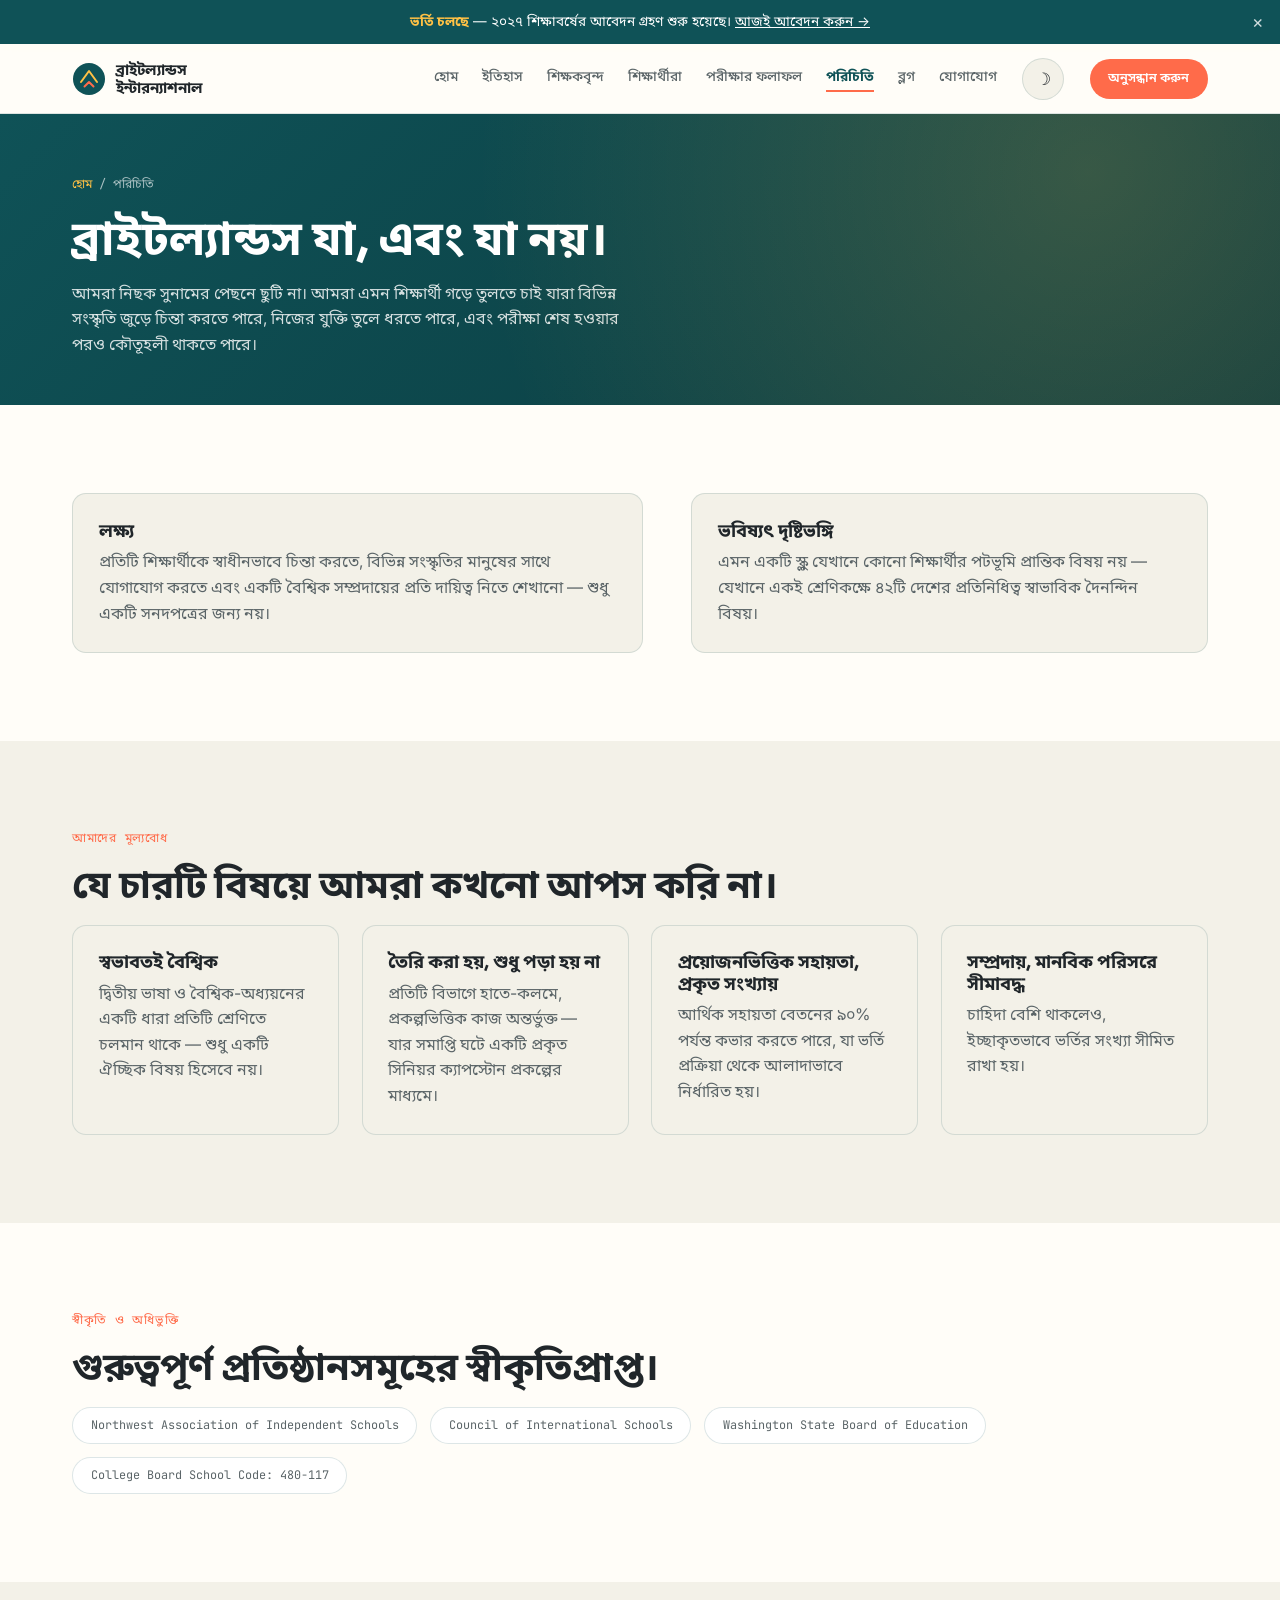
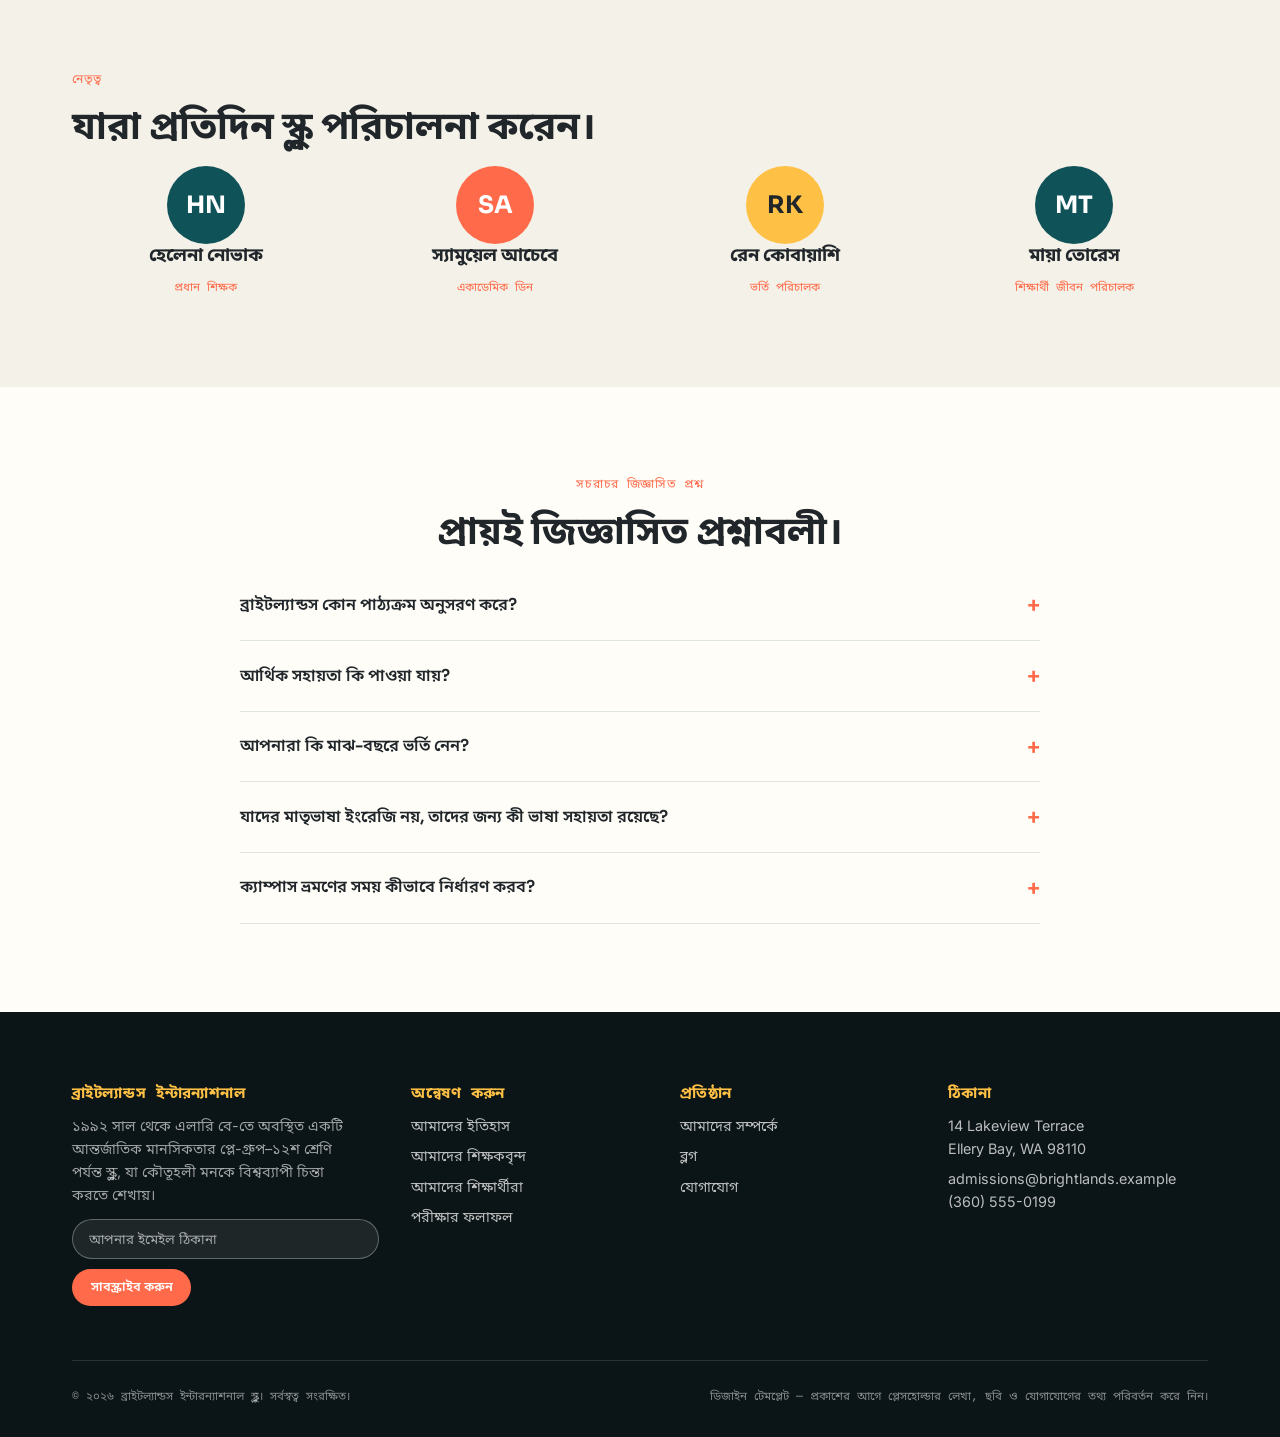
==== about.html @ 2c8852e7 "Initial commit" ====
<!DOCTYPE html>
<html lang="bn">

<head>
  <meta charset="UTF-8">
  <meta name="viewport" content="width=device-width, initial-scale=1.0">
  <title>আমাদের সম্পর্কে — ব্রাইটল্যান্ডস ইন্টারন্যাশনাল</title>
  <script>(function () {try {var t = localStorage.getItem('bl-theme'); if (t === 'dark') document.documentElement.setAttribute('data-theme', 'dark');} catch (e) { } })();</script>
  <link rel="preconnect" href="https://fonts.googleapis.com">
  <link
    href="https://fonts.googleapis.com/css2?family=Sora:wght@600;700;800&family=Inter:wght@400;500;600&family=JetBrains+Mono:wght@500&family=Noto+Sans+Bengali:wght@400;500;600;700&display=swap"
    rel="stylesheet">
  <link rel="stylesheet" href="style.css">
</head>

<body>

  <div class="notice-bar">
    <span><strong>ভর্তি চলছে</strong> — ২০২৭ শিক্ষাবর্ষের আবেদন গ্রহণ শুরু হয়েছে। <a href="contact.html"
        style="text-decoration:underline;">আজই আবেদন করুন →</a></span>
    <button class="notice-close" aria-label="বার্তা বন্ধ করুন">&times;</button>
  </div>

  <header class="site-header">
    <div class="header-inner">
      <a href="index.html" class="brand">
        <svg width="34" height="34" viewBox="0 0 34 34" fill="none" xmlns="http://www.w3.org/2000/svg">
          <circle cx="17" cy="17" r="16" fill="#0F5257" />
          <path d="M9 20L17 9L25 20" stroke="#FFC145" stroke-width="2" stroke-linecap="round" stroke-linejoin="round" />
          <path d="M12.5 24.5L17 20L21.5 24.5" stroke="#FF6B4A" stroke-width="2" stroke-linecap="round"
            stroke-linejoin="round" />
        </svg>
        <span class="brand-name">ব্রাইটল্যান্ডস<br>ইন্টারন্যাশনাল</span>
      </a>
      <button class="nav-toggle" aria-label="মেনু খুলুন/বন্ধ করুন"><span></span></button>
      <nav class="main-nav">
        <a href="index.html">হোম</a>
        <a href="history.html">ইতিহাস</a>
        <a href="teachers.html">শিক্ষকবৃন্দ</a>
        <a href="students.html">শিক্ষার্থীরা</a>
        <a href="results.html">পরীক্ষার ফলাফল</a>
        <a href="about.html" class="active">পরিচিতি</a>
        <a href="blog.html">ব্লগ</a>
        <a href="contact.html">যোগাযোগ</a>
      </nav>
      <button class="theme-toggle" aria-label="ডার্ক মোড টগল করুন">
        <span class="icon-light">&#9789;</span>
        <span class="icon-dark">&#9728;</span>
      </button>
      <a href="contact.html" class="btn btn-primary btn-sm">অনুসন্ধান করুন</a>
    </div>
  </header>

  <main>

    <section class="page-hero">
      <div class="wrap">
        <div class="breadcrumb"><a href="index.html">হোম</a> / পরিচিতি</div>
        <h1>ব্রাইটল্যান্ডস যা, এবং যা নয়।</h1>
        <p>আমরা নিছক সুনামের পেছনে ছুটি না। আমরা এমন শিক্ষার্থী গড়ে তুলতে চাই যারা বিভিন্ন সংস্কৃতি জুড়ে চিন্তা করতে
          পারে, নিজের যুক্তি তুলে ধরতে পারে, এবং পরীক্ষা শেষ হওয়ার পরও কৌতূহলী থাকতে পারে।</p>
      </div>
    </section>

    <section class="section">
      <div class="wrap hero-grid">
        <div class="value-card reveal">
          <h3>লক্ষ্য</h3>
          <p>প্রতিটি শিক্ষার্থীকে স্বাধীনভাবে চিন্তা করতে, বিভিন্ন সংস্কৃতির মানুষের সাথে যোগাযোগ করতে এবং একটি বৈশ্বিক
            সম্প্রদায়ের প্রতি দায়িত্ব নিতে শেখানো — শুধু একটি সনদপত্রের জন্য নয়।</p>
        </div>
        <div class="value-card reveal">
          <h3>ভবিষ্যৎ দৃষ্টিভঙ্গি</h3>
          <p>এমন একটি স্কুল যেখানে কোনো শিক্ষার্থীর পটভূমি প্রান্তিক বিষয় নয় — যেখানে একই শ্রেণিকক্ষে ৪২টি দেশের
            প্রতিনিধিত্ব স্বাভাবিক দৈনন্দিন বিষয়।</p>
        </div>
      </div>
    </section>

    <section class="section alt">
      <div class="wrap">
        <span class="eyebrow">আমাদের মূল্যবোধ</span>
        <h2>যে চারটি বিষয়ে আমরা কখনো আপস করি না।</h2>
        <div class="card-grid reveal">
          <div class="value-card">
            <h3>স্বভাবতই বৈশ্বিক</h3>
            <p>দ্বিতীয় ভাষা ও বৈশ্বিক-অধ্যয়নের একটি ধারা প্রতিটি শ্রেণিতে চলমান থাকে — শুধু একটি ঐচ্ছিক বিষয় হিসেবে
              নয়।</p>
          </div>
          <div class="value-card">
            <h3>তৈরি করা হয়, শুধু পড়া হয় না</h3>
            <p>প্রতিটি বিভাগে হাতে-কলমে, প্রকল্পভিত্তিক কাজ অন্তর্ভুক্ত — যার সমাপ্তি ঘটে একটি প্রকৃত সিনিয়র ক্যাপস্টোন
              প্রকল্পের মাধ্যমে।</p>
          </div>
          <div class="value-card">
            <h3>প্রয়োজনভিত্তিক সহায়তা, প্রকৃত সংখ্যায়</h3>
            <p>আর্থিক সহায়তা বেতনের ৯০% পর্যন্ত কভার করতে পারে, যা ভর্তি প্রক্রিয়া থেকে আলাদাভাবে নির্ধারিত হয়।</p>
          </div>
          <div class="value-card">
            <h3>সম্প্রদায়, মানবিক পরিসরে সীমাবদ্ধ</h3>
            <p>চাহিদা বেশি থাকলেও, ইচ্ছাকৃতভাবে ভর্তির সংখ্যা সীমিত রাখা হয়।</p>
          </div>
        </div>
      </div>
    </section>

    <section class="section">
      <div class="wrap">
        <span class="eyebrow">স্বীকৃতি ও অধিভুক্তি</span>
        <h2>গুরুত্বপূর্ণ প্রতিষ্ঠানসমূহের স্বীকৃতিপ্রাপ্ত।</h2>
        <div class="badge-row reveal">
          <span class="badge">Northwest Association of Independent Schools</span>
          <span class="badge">Council of International Schools</span>
          <span class="badge">Washington State Board of Education</span>
          <span class="badge">College Board School Code: 480-117</span>
        </div>
      </div>
    </section>

    <section class="section alt">
      <div class="wrap">
        <span class="eyebrow">নেতৃত্ব</span>
        <h2>যারা প্রতিদিন স্কুল পরিচালনা করেন।</h2>
        <div class="leader-grid reveal">
          <div class="leader-card">
            <div class="avatar" style="background:#0F5257; margin:0 auto;">HN</div>
            <h3>হেলেনা নোভাক</h3>
            <span class="leader-role">প্রধান শিক্ষক</span>
          </div>
          <div class="leader-card">
            <div class="avatar" style="background:#FF6B4A; margin:0 auto;">SA</div>
            <h3>স্যামুয়েল আচেবে</h3>
            <span class="leader-role">একাডেমিক ডিন</span>
          </div>
          <div class="leader-card">
            <div class="avatar" style="background:#FFC145; color:#20262A; margin:0 auto;">RK</div>
            <h3>রেন কোবায়াশি</h3>
            <span class="leader-role">ভর্তি পরিচালক</span>
          </div>
          <div class="leader-card">
            <div class="avatar" style="background:#0F5257; margin:0 auto;">MT</div>
            <h3>মায়া তোরেস</h3>
            <span class="leader-role">শিক্ষার্থী জীবন পরিচালক</span>
          </div>
        </div>
      </div>
    </section>

    <section class="section">
      <div class="wrap">
        <span class="eyebrow center">সচরাচর জিজ্ঞাসিত প্রশ্ন</span>
        <h2 class="center">প্রায়ই জিজ্ঞাসিত প্রশ্নাবলী।</h2>
        <div class="faq-list reveal">

          <div class="faq-item">
            <button class="faq-question">
              ব্রাইটল্যান্ডস কোন পাঠ্যক্রম অনুসরণ করে?
              <span class="plus">+</span>
            </button>
            <div class="faq-answer">
              <p>আমরা ৮ম শ্রেণি পর্যন্ত যুক্তরাষ্ট্রভিত্তিক পাঠ্যক্রম অনুসরণ করি, এরপর ৯ম শ্রেণি থেকে মানসম্মত ট্র্যাকের
                পাশাপাশি একটি আন্তর্জাতিক মানদণ্ডে যাচাইকৃত ডিপ্লোমা পথ প্রদান করি। উভয় ট্র্যাকই একই মূল একাডেমিক মান
                অনুসরণ করে।</p>
            </div>
          </div>

          <div class="faq-item">
            <button class="faq-question">
              আর্থিক সহায়তা কি পাওয়া যায়?
              <span class="plus">+</span>
            </button>
            <div class="faq-answer">
              <p>হ্যাঁ। প্রয়োজনভিত্তিক আর্থিক সহায়তা বেতনের ৯০% পর্যন্ত কভার করতে পারে। ভর্তির সিদ্ধান্তের পরে এবং তা
                থেকে আলাদাভাবে সহায়তার সিদ্ধান্ত নেওয়া হয়, তাই সহায়তার জন্য আবেদন করা কখনোই আপনার সন্তানের ভর্তির
                সম্ভাবনাকে প্রভাবিত করে না।</p>
            </div>
          </div>

          <div class="faq-item">
            <button class="faq-question">
              আপনারা কি মাঝ-বছরে ভর্তি নেন?
              <span class="plus">+</span>
            </button>
            <div class="faq-answer">
              <p>জায়গা থাকলে মাঝ-বছরে ভর্তি সম্ভব, বিশেষত প্লে-গ্রুপ থেকে ৫ম শ্রেণি পর্যন্ত। আপনার সন্তানের শ্রেণির
                জন্য বর্তমান আসন সংখ্যা জানতে সরাসরি আমাদের ভর্তি অফিসে যোগাযোগ করুন।</p>
            </div>
          </div>

          <div class="faq-item">
            <button class="faq-question">
              যাদের মাতৃভাষা ইংরেজি নয়, তাদের জন্য কী ভাষা সহায়তা রয়েছে?
              <span class="plus">+</span>
            </button>
            <div class="faq-answer">
              <p>প্রয়োজন অনুযায়ী সকল শিক্ষার্থী নিয়মিত ক্লাসের মধ্যেই ইংরেজি ভাষা সহায়তা পায়, আলাদা কোনো ট্র্যাকে
                নয়। আমাদের আন্তর্জাতিক শিক্ষার্থী সংখ্যা বিবেচনায়, এটি আমাদের সবচেয়ে উন্নত প্রোগ্রামগুলোর একটি।</p>
            </div>
          </div>

          <div class="faq-item">
            <button class="faq-question">
              ক্যাম্পাস ভ্রমণের সময় কীভাবে নির্ধারণ করব?
              <span class="plus">+</span>
            </button>
            <div class="faq-answer">
              <p>শিক্ষাবর্ষ চলাকালীন প্রতি মঙ্গল ও বৃহস্পতিবার সকালে ভ্রমণের ব্যবস্থা রয়েছে। সময় নির্ধারণ করতে আমাদের
                যোগাযোগ পাতার ফর্ম ব্যবহার করুন, অথবা সরাসরি ভর্তি অফিসে কল করুন।</p>
            </div>
          </div>

        </div>
      </div>
    </section>

  </main>

  <footer class="site-footer">
    <div class="wrap">
      <div class="footer-grid">
        <div class="footer-brand">
          <h4>ব্রাইটল্যান্ডস ইন্টারন্যাশনাল</h4>
          <p>১৯৯২ সাল থেকে এলারি বে-তে অবস্থিত একটি আন্তর্জাতিক মানসিকতার প্লে-গ্রুপ–১২শ শ্রেণি পর্যন্ত স্কুল, যা
            কৌতূহলী মনকে বিশ্বব্যাপী চিন্তা করতে শেখায়।</p>
          <form class="newsletter">
            <input type="email" placeholder="আপনার ইমেইল ঠিকানা" required>
            <button type="submit" class="btn btn-primary btn-sm">সাবস্ক্রাইব করুন</button>
          </form>
          <p class="newsletter-note form-note"></p>
        </div>
        <div>
          <h4>অন্বেষণ করুন</h4>
          <a href="history.html">আমাদের ইতিহাস</a>
          <a href="teachers.html">আমাদের শিক্ষকবৃন্দ</a>
          <a href="students.html">আমাদের শিক্ষার্থীরা</a>
          <a href="results.html">পরীক্ষার ফলাফল</a>
        </div>
        <div>
          <h4>প্রতিষ্ঠান</h4>
          <a href="about.html">আমাদের সম্পর্কে</a>
          <a href="blog.html">ব্লগ</a>
          <a href="contact.html">যোগাযোগ</a>
        </div>
        <div>
          <h4>ঠিকানা</h4>
          <p>14 Lakeview Terrace<br>Ellery Bay, WA 98110</p>
          <p>admissions@brightlands.example<br>(360) 555-0199</p>
        </div>
      </div>
      <div class="footer-bottom">
        <span>© ২০২৬ ব্রাইটল্যান্ডস ইন্টারন্যাশনাল স্কুল। সর্বস্বত্ব সংরক্ষিত।</span>
        <span>ডিজাইন টেমপ্লেট — প্রকাশের আগে প্লেসহোল্ডার লেখা, ছবি ও যোগাযোগের তথ্য পরিবর্তন করে নিন।</span>
      </div>
    </div>
  </footer>
  <button id="back-to-top" class="back-to-top" aria-label="উপরে ফিরে যান">&#8593;</button>
  <script src="script.js"></script>
</body>

</html>
---- style.css ----
/* ===========================================================
   BRIGHTLANDS INTERNATIONAL SCHOOL — shared stylesheet
   Palette : teal #0F5257 · coral #FF6B4A · yellow #FFC145
   Type    : Sora (display) / Inter (body) / JetBrains Mono (utility)
   Supports light + dark theme via [data-theme="dark"] on <html>
=========================================================== */

:root {
  --bg: #FFFDF8;
  --surface: #FFFFFF;
  --surface-2: #F3F1E8;
  --ink: #20262A;
  --ink-soft: #5B6568;
  --teal: #0F5257;
  --teal-light: #17707A;
  --coral: #FF6B4A;
  --yellow: #FFC145;
  --line: rgba(15, 82, 87, 0.14);
  --shadow: 0 14px 34px rgba(15, 82, 87, 0.10);
  --shadow-sm: 0 4px 14px rgba(15, 82, 87, 0.08);
  --radius: 14px;
  --radius-sm: 8px;

  --font-display: "Sora", "Noto Sans Bengali", sans-serif;
  --font-body: "Inter", "Noto Sans Bengali", sans-serif;
  --font-mono: "JetBrains Mono", "Noto Sans Bengali", monospace;
}

[data-theme="dark"] {
  --bg: #0F1719;
  --surface: #162326;
  --surface-2: #1C2B2E;
  --ink: #EDF3F2;
  --ink-soft: #A9B7B8;
  --teal: #35B0A7;
  --teal-light: #4CC2B9;
  --coral: #FF8467;
  --yellow: #FFCE6E;
  --line: rgba(255, 255, 255, 0.12);
  --shadow: 0 14px 34px rgba(0, 0, 0, 0.45);
  --shadow-sm: 0 4px 14px rgba(0, 0, 0, 0.35);
}

* {
  box-sizing: border-box;
  margin: 0;
  padding: 0;
}

html {
  scroll-behavior: smooth;
}

body {
  font-family: var(--font-body);
  color: var(--ink);
  background: var(--bg);
  line-height: 1.6;
  -webkit-font-smoothing: antialiased;
  transition: background 0.3s ease, color 0.3s ease;
}

img {
  max-width: 100%;
  display: block;
}

a {
  color: inherit;
  text-decoration: none;
}

ul {
  list-style: none;
}

button {
  font-family: inherit;
  cursor: pointer;
}

input,
textarea,
select {
  font-family: inherit;
}

h1,
h2,
h3,
h4 {
  font-family: var(--font-display);
  color: var(--ink);
  line-height: 1.16;
  font-weight: 700;
}

h2 {
  font-size: clamp(1.75rem, 3vw, 2.4rem);
  margin-bottom: 1.1rem;
}

h3 {
  font-size: 1.15rem;
  margin-bottom: 0.5rem;
}

p {
  color: var(--ink-soft);
}

.wrap {
  max-width: 1200px;
  margin: 0 auto;
  padding: 0 2rem;
}

.section {
  padding: 5.5rem 0;
}

.section.tight {
  padding: 3.5rem 0;
}

.section.alt {
  background: var(--surface-2);
}

.center {
  text-align: center;
}

.eyebrow {
  font-family: var(--font-mono);
  font-size: 0.76rem;
  letter-spacing: 0.06em;
  text-transform: uppercase;
  color: var(--coral);
  margin-bottom: 0.9rem;
  display: block;
}

.eyebrow.center {
  text-align: center;
}

/* ---------- reveal-on-scroll ---------- */
.reveal {
  opacity: 0;
  transform: translateY(24px);
  transition: opacity 0.6s ease, transform 0.6s ease;
}

.reveal.in-view {
  opacity: 1;
  transform: translateY(0);
}

/* ---------- buttons ---------- */
.btn {
  display: inline-flex;
  align-items: center;
  gap: 0.4rem;
  padding: 0.85rem 1.7rem;
  border-radius: 30px;
  font-family: var(--font-body);
  font-weight: 600;
  font-size: 0.92rem;
  border: 1px solid transparent;
  transition: transform 0.15s ease, background 0.2s ease, color 0.2s ease, border-color 0.2s ease;
}

.btn:hover {
  transform: translateY(-2px);
}

.btn-primary {
  background: var(--coral);
  color: #fff;
}

.btn-primary:hover {
  background: #e85a3c;
}

.btn-ghost {
  color: var(--teal);
  border-color: var(--teal);
}

.btn-ghost:hover {
  background: var(--teal);
  color: #fff;
}

.btn-ghost-light {
  color: #fff;
  border-color: rgba(255, 255, 255, 0.4);
}

.btn-ghost-light:hover {
  background: #fff;
  color: var(--teal);
}

.btn-sm {
  padding: 0.55rem 1.1rem;
  font-size: 0.8rem;
}

/* ---------- header / nav ---------- */
.site-header {
  position: sticky;
  top: 0;
  z-index: 70;
  background: color-mix(in srgb, var(--bg) 92%, transparent);
  backdrop-filter: blur(8px);
  border-bottom: 1px solid var(--line);
}

.header-inner {
  max-width: 1200px;
  margin: 0 auto;
  padding: 0.85rem 2rem;
  display: flex;
  align-items: center;
  gap: 1.6rem;
}

.brand {
  display: flex;
  align-items: center;
  gap: 0.65rem;
  margin-right: auto;
}

.brand-name {
  font-family: var(--font-display);
  font-weight: 700;
  color: var(--ink);
  font-size: 0.95rem;
  line-height: 1.15;
}

.main-nav {
  display: flex;
  gap: 1.5rem;
}

.main-nav a {
  font-size: 0.86rem;
  color: var(--ink-soft);
  font-weight: 500;
  border-bottom: 2px solid transparent;
  padding-bottom: 3px;
  white-space: nowrap;
}

.main-nav a:hover,
.main-nav a.active {
  color: var(--teal);
  border-color: var(--coral);
}

.main-nav a.active {
  font-weight: 700;
}

.theme-toggle {
  width: 42px;
  height: 42px;
  border-radius: 50%;
  background: var(--surface-2);
  border: 1px solid var(--line);
  display: flex;
  align-items: center;
  justify-content: center;
  font-size: 1.05rem;
  color: var(--ink);
  flex-shrink: 0;
  transition: background 0.2s ease;
}

.theme-toggle:hover {
  background: var(--line);
}

.theme-toggle .icon-dark {
  display: none;
}

[data-theme="dark"] .theme-toggle .icon-light {
  display: none;
}

[data-theme="dark"] .theme-toggle .icon-dark {
  display: inline;
}

.nav-toggle {
  display: none;
  background: none;
  border: none;
  width: 34px;
  height: 34px;
  position: relative;
  flex-shrink: 0;
}

.nav-toggle span,
.nav-toggle::before,
.nav-toggle::after {
  content: "";
  position: absolute;
  left: 6px;
  right: 6px;
  height: 2px;
  background: var(--ink);
  border-radius: 2px;
}

.nav-toggle span {
  top: 16px;
}

.nav-toggle::before {
  top: 10px;
}

.nav-toggle::after {
  top: 22px;
}

/* ---------- notice bar (dismissible) ---------- */
.notice-bar {
  background: var(--teal);
  color: #fff;
  display: flex;
  align-items: center;
  justify-content: center;
  gap: 1rem;
  padding: 0.7rem 1.2rem;
  font-size: 0.85rem;
  text-align: center;
  position: relative;
}

.notice-bar strong {
  color: var(--yellow);
}

.notice-close {
  position: absolute;
  right: 1rem;
  top: 50%;
  transform: translateY(-50%);
  background: none;
  border: none;
  color: #fff;
  font-size: 1.1rem;
  opacity: 0.8;
  line-height: 1;
}

.notice-close:hover {
  opacity: 1;
}

.notice-bar.hidden {
  display: none;
}

/* ---------- page hero (inner pages) ---------- */
.page-hero {
  background: linear-gradient(135deg, var(--teal), #0B3B3F);
  color: #fff;
  padding: 3.8rem 0 3rem;
  position: relative;
  overflow: hidden;
}

.page-hero::after {
  content: "";
  position: absolute;
  inset: 0;
  background: radial-gradient(circle at 85% 20%, rgba(255, 193, 69, 0.18), transparent 55%);
  pointer-events: none;
}

.breadcrumb {
  font-family: var(--font-mono);
  font-size: 0.76rem;
  color: rgba(255, 255, 255, 0.65);
  margin-bottom: 1rem;
}

.breadcrumb a {
  color: var(--yellow);
}

.page-hero h1 {
  color: #fff;
  font-size: clamp(2rem, 4.5vw, 3rem);
  max-width: 20ch;
}

.page-hero p {
  color: rgba(255, 255, 255, 0.82);
  max-width: 58ch;
  margin-top: 0.9rem;
}

/* ---------- home hero ---------- */
.hero {
  padding: 3.5rem 0 0;
  position: relative;
  overflow: hidden;
}

.hero-blob {
  position: absolute;
  top: -120px;
  right: -160px;
  width: 480px;
  height: 480px;
  border-radius: 50%;
  background: radial-gradient(circle, rgba(255, 107, 74, 0.16), transparent 70%);
  z-index: 0;
  pointer-events: none;
}

.hero-grid {
  display: grid;
  grid-template-columns: 1.05fr 0.95fr;
  gap: 3rem;
  align-items: center;
  position: relative;
  z-index: 1;
}

.hero h1 {
  font-size: clamp(2.3rem, 5.2vw, 3.6rem);
  max-width: 14ch;
}

.hero h1 em {
  color: var(--coral);
  font-style: normal;
}

.hero-copy {
  max-width: 48ch;
  margin: 1.3rem 0 2rem;
  font-size: 1.05rem;
}

.hero-actions {
  display: flex;
  gap: 1rem;
  flex-wrap: wrap;
}

.hero-media {
  position: relative;
}

.hero-media img {
  border-radius: var(--radius);
  box-shadow: var(--shadow);
}

.hero-float-card {
  position: absolute;
  left: -1.3rem;
  bottom: -1.3rem;
  background: var(--surface);
  border: 1px solid var(--line);
  border-radius: var(--radius);
  padding: 1.1rem 1.4rem;
  box-shadow: var(--shadow);
  font-family: var(--font-mono);
  font-size: 0.78rem;
  max-width: 220px;
}

.hero-float-card strong {
  display: block;
  font-family: var(--font-display);
  font-size: 1.6rem;
  color: var(--teal);
}

/* ---------- animated stat counters ---------- */
.stats-bar {
  margin-top: 3.5rem;
  display: grid;
  grid-template-columns: repeat(4, 1fr);
  border-top: 1px solid var(--line);
  border-bottom: 1px solid var(--line);
  position: relative;
  z-index: 1;
}

.stat {
  padding: 1.6rem 0.5rem;
  text-align: center;
  border-left: 1px solid var(--line);
}

.stat:first-child {
  border-left: none;
}

.stat-num {
  display: block;
  font-family: var(--font-display);
  font-size: 2.1rem;
  font-weight: 700;
  color: var(--teal);
}

.stat-label {
  display: block;
  font-family: var(--font-mono);
  font-size: 0.68rem;
  text-transform: uppercase;
  color: var(--ink-soft);
  margin-top: 0.2rem;
}

/* ---------- urgent announcement ticker ---------- */
.announcement-bar {
  display: flex;
  align-items: center;
  background: var(--coral);
  color: #fff;
  overflow: hidden;
}

.announcement-label {
  flex-shrink: 0;
  background: var(--teal);
  font-family: var(--font-mono);
  font-size: 0.72rem;
  font-weight: 500;
  text-transform: uppercase;
  letter-spacing: 0.05em;
  padding: 0.75rem 1.3rem;
  white-space: nowrap;
}

.marquee {
  flex: 1;
  overflow: hidden;
}

.marquee-track {
  display: flex;
  width: max-content;
  animation: marquee-scroll 26s linear infinite;
}

.marquee-track span {
  padding: 0.75rem 3rem 0.75rem 0;
  white-space: nowrap;
  font-family: var(--font-mono);
  font-size: 0.8rem;
}

.marquee:hover .marquee-track {
  animation-play-state: paused;
}

@keyframes marquee-scroll {
  from {
    transform: translateX(0);
  }

  to {
    transform: translateX(-50%);
  }
}

@media (max-width: 720px) {
  .announcement-bar {
    flex-direction: column;
    align-items: stretch;
  }

  .announcement-label {
    text-align: center;
  }
}

/* ---------- notice board (home page) ---------- */
.notice-board {
  background: var(--surface);
  border: 1px solid var(--line);
  border-radius: var(--radius);
  padding: 2rem 2.2rem;
  box-shadow: var(--shadow-sm);
}

.notice-board-head {
  display: flex;
  align-items: flex-end;
  justify-content: space-between;
  flex-wrap: wrap;
  gap: 1rem;
  margin-bottom: 1.6rem;
  padding-bottom: 1.4rem;
  border-bottom: 1px solid var(--line);
}

.notice-board-head h2 {
  margin-bottom: 0;
}

.notice-list {
  display: flex;
  flex-direction: column;
}

.notice-item {
  display: flex;
  align-items: flex-start;
  gap: 1.2rem;
  padding: 1.1rem 0.4rem;
  border-bottom: 1px solid var(--line);
  border-radius: var(--radius-sm);
  transition: background 0.2s ease;
}

.notice-item:last-child {
  border-bottom: none;
}

.notice-item:hover {
  background: var(--surface-2);
}

.notice-date {
  flex-shrink: 0;
  width: 56px;
  height: 56px;
  border-radius: var(--radius-sm);
  background: var(--surface-2);
  display: flex;
  flex-direction: column;
  align-items: center;
  justify-content: center;
}

.notice-item:hover .notice-date {
  background: var(--surface);
}

.notice-day {
  font-family: var(--font-display);
  font-weight: 700;
  font-size: 1.15rem;
  color: var(--teal);
  line-height: 1;
}

.notice-month {
  font-family: var(--font-mono);
  font-size: 0.65rem;
  text-transform: uppercase;
  color: var(--ink-soft);
  margin-top: 2px;
}

.notice-body {
  flex: 1;
  min-width: 0;
}

.notice-body h3 {
  font-size: 1rem;
  margin: 0.4rem 0 0.3rem;
}

.notice-body p {
  font-size: 0.88rem;
  margin: 0;
}

.notice-tag {
  font-family: var(--font-mono);
  font-size: 0.65rem;
  text-transform: uppercase;
  letter-spacing: 0.02em;
  padding: 0.22rem 0.6rem;
  border-radius: 20px;
  display: inline-block;
}

.notice-tag-admissions {
  background: rgba(15, 82, 87, 0.14);
  color: var(--teal);
}

.notice-tag-academics {
  background: rgba(255, 107, 74, 0.14);
  color: var(--coral);
}

.notice-tag-events {
  background: rgba(255, 193, 69, 0.22);
  color: #8A6512;
}

[data-theme="dark"] .notice-tag-events {
  color: #FFE1A0;
}

.notice-tag-holiday {
  background: var(--surface-2);
  color: var(--ink-soft);
}

.notice-new {
  background: var(--coral);
  color: #fff;
  font-family: var(--font-mono);
  font-size: 0.62rem;
  text-transform: uppercase;
  padding: 0.22rem 0.55rem;
  border-radius: 10px;
}

.notice-actions {
  flex-shrink: 0;
  margin-left: auto;
  display: flex;
  flex-direction: column;
  align-items: flex-end;
  gap: 0.6rem;
}

.notice-detail {
  max-width: 760px;
  margin: 0 auto;
}

.notice-detail-date {
  font-family: var(--font-mono);
  font-size: 0.78rem;
  color: var(--ink-soft);
  display: block;
  margin: 0.7rem 0 1.1rem;
}

.notice-detail h2 {
  margin-bottom: 1.2rem;
}

.notice-detail p {
  margin-bottom: 1.1rem;
}

.notice-detail p strong {
  color: var(--ink);
}

@media (max-width: 720px) {
  .notice-item {
    flex-wrap: wrap;
  }

  .notice-actions {
    flex-direction: row;
    align-items: center;
    margin-left: 68px;
  }
}

/* ---------- highlight / link cards ---------- */
.card-grid {
  display: grid;
  grid-template-columns: repeat(4, 1fr);
  gap: 1.4rem;
}

.card-grid.cols-3 {
  grid-template-columns: repeat(3, 1fr);
}

.card-grid.cols-2 {
  grid-template-columns: repeat(2, 1fr);
}

.link-card {
  background: var(--surface);
  border: 1px solid var(--line);
  border-radius: var(--radius);
  padding: 1.7rem;
  transition: box-shadow 0.2s ease, transform 0.2s ease;
}

.link-card:hover {
  box-shadow: var(--shadow-sm);
  transform: translateY(-4px);
}

.link-card .card-index {
  font-family: var(--font-mono);
  color: var(--coral);
  font-size: 0.8rem;
}

.link-card a.more {
  font-family: var(--font-mono);
  font-size: 0.75rem;
  color: var(--teal);
  display: inline-block;
  margin-top: 0.6rem;
}

.value-card {
  background: var(--surface-2);
  border: 1px solid var(--line);
  border-radius: var(--radius);
  padding: 1.6rem;
}

/* ---------- curriculum tabs ---------- */
.tab-bar {
  display: flex;
  gap: 0.6rem;
  flex-wrap: wrap;
  margin-bottom: 2rem;
  justify-content: center;
}

.tab-btn {
  background: var(--surface);
  border: 1px solid var(--line);
  border-radius: 30px;
  padding: 0.6rem 1.3rem;
  font-family: var(--font-mono);
  font-size: 0.78rem;
  text-transform: uppercase;
  letter-spacing: 0.02em;
  color: var(--ink-soft);
}

.tab-btn.active,
.tab-btn:hover {
  background: var(--teal);
  color: #fff;
  border-color: var(--teal);
}

.tab-panel {
  display: none;
}

.tab-panel.active {
  display: block;
}

.tab-content {
  display: grid;
  grid-template-columns: 1fr 1fr;
  gap: 2.5rem;
  align-items: center;
}

.tab-content ul {
  margin-top: 1rem;
}

.tab-content li {
  padding: 0.5rem 0 0.5rem 1.6rem;
  position: relative;
  color: var(--ink-soft);
}

.tab-content li::before {
  content: "✓";
  position: absolute;
  left: 0;
  color: var(--coral);
  font-weight: 700;
}

/* ---------- quote / testimonial slider ---------- */
.testimonial-slider {
  max-width: 720px;
  margin: 0 auto;
  position: relative;
}

.testimonial-track {
  overflow: hidden;
}

.testimonial-slides {
  display: flex;
  transition: transform 0.5s ease;
}

.testimonial-slide {
  flex: 0 0 100%;
  text-align: center;
  padding: 0 1rem;
}

.testimonial-slide blockquote {
  font-family: var(--font-display);
  font-size: 1.4rem;
  font-weight: 600;
  color: var(--ink);
  margin-bottom: 1rem;
}

.testimonial-slide cite {
  font-family: var(--font-mono);
  font-size: 0.78rem;
  color: var(--coral);
  font-style: normal;
}

.testimonial-dots {
  display: flex;
  gap: 0.5rem;
  justify-content: center;
  margin-top: 1.8rem;
}

.testimonial-dots button {
  width: 9px;
  height: 9px;
  border-radius: 50%;
  background: var(--line);
  border: none;
  padding: 0;
}

.testimonial-dots button.active {
  background: var(--coral);
  width: 22px;
  border-radius: 5px;
  transition: width 0.2s ease;
}

/* ---------- CTA banner ---------- */
.cta-banner {
  background: linear-gradient(120deg, var(--teal), #0B3B3F);
  color: #fff;
  border-radius: var(--radius);
  padding: 2.2rem 2.4rem;
  display: flex;
  align-items: center;
  justify-content: space-between;
  flex-wrap: wrap;
  gap: 1.2rem;
}

.cta-banner h3 {
  color: #fff;
  margin-bottom: 0.3rem;
}

.cta-banner p {
  color: rgba(255, 255, 255, 0.78);
}

/* ---------- timeline (history) ---------- */
.timeline {
  position: relative;
  padding-left: 2.4rem;
}

.timeline::before {
  content: "";
  position: absolute;
  left: 7px;
  top: 4px;
  bottom: 4px;
  width: 2px;
  background: var(--line);
}

.timeline-item {
  position: relative;
  padding-bottom: 2.6rem;
}

.timeline-item:last-child {
  padding-bottom: 0;
}

.timeline-item::before {
  content: "";
  position: absolute;
  left: -2.4rem;
  top: 4px;
  width: 16px;
  height: 16px;
  border-radius: 50%;
  background: var(--coral);
  border: 3px solid var(--bg);
  box-shadow: 0 0 0 1px var(--line);
}

.timeline-year {
  font-family: var(--font-mono);
  color: var(--teal);
  font-size: 0.82rem;
  margin-bottom: 0.3rem;
}

/* ---------- department cards ---------- */
.dept-grid {
  display: grid;
  grid-template-columns: repeat(3, 1fr);
  gap: 1.4rem;
}

.dept-card {
  background: var(--surface);
  border-top: 3px solid var(--teal);
  border-radius: 0 var(--radius) var(--radius) var(--radius);
  padding: 1.6rem;
  box-shadow: var(--shadow-sm);
}

/* ---------- teachers ---------- */
.teacher-toolbar {
  display: flex;
  gap: 1rem;
  flex-wrap: wrap;
  align-items: center;
  justify-content: space-between;
  margin-bottom: 2rem;
}

.teacher-search {
  display: flex;
  align-items: center;
  gap: 0.5rem;
  background: var(--surface);
  border: 1px solid var(--line);
  border-radius: 30px;
  padding: 0.6rem 1.1rem;
  min-width: 220px;
}

.teacher-search input {
  border: none;
  background: none;
  outline: none;
  color: var(--ink);
  font-size: 0.88rem;
  width: 100%;
}

.filter-bar {
  display: flex;
  flex-wrap: wrap;
  gap: 0.6rem;
}

.filter-btn {
  background: var(--surface);
  border: 1px solid var(--line);
  border-radius: 20px;
  padding: 0.45rem 1.05rem;
  font-family: var(--font-mono);
  font-size: 0.74rem;
  color: var(--ink-soft);
  text-transform: uppercase;
  letter-spacing: 0.03em;
}

.filter-btn.active,
.filter-btn:hover {
  background: var(--teal);
  color: #fff;
  border-color: var(--teal);
}

.teacher-grid {
  display: grid;
  grid-template-columns: repeat(3, 1fr);
  gap: 1.5rem;
}

.teacher-card {
  background: var(--surface);
  border: 1px solid var(--line);
  border-radius: var(--radius);
  padding: 1.5rem;
  text-align: left;
  transition: transform 0.2s ease, box-shadow 0.2s ease;
}

.teacher-card:hover {
  transform: translateY(-4px);
  box-shadow: var(--shadow-sm);
}

.avatar {
  width: 58px;
  height: 58px;
  border-radius: 50%;
  display: flex;
  align-items: center;
  justify-content: center;
  font-family: var(--font-display);
  font-weight: 700;
  color: #fff;
  font-size: 1.15rem;
  margin-bottom: 0.9rem;
}

.teacher-photo {
  width: 64px;
  height: 64px;
  border-radius: 50%;
  object-fit: cover;
  margin-bottom: 0.9rem;
  box-shadow: var(--shadow-sm);
  border: 2px solid var(--surface);
}

.teacher-dept {
  font-family: var(--font-mono);
  font-size: 0.7rem;
  text-transform: uppercase;
  color: var(--coral);
  margin-bottom: 0.3rem;
}

.teacher-years {
  font-family: var(--font-mono);
  font-size: 0.7rem;
  color: var(--ink-soft);
  margin-top: 0.6rem;
  display: block;
}

.no-results {
  text-align: center;
  color: var(--ink-soft);
  font-family: var(--font-mono);
  font-size: 0.85rem;
  padding: 2rem 0;
  display: none;
}

.no-results.show {
  display: block;
}

/* ---------- life blocks / gallery + lightbox ---------- */
.life-grid {
  display: grid;
  grid-template-columns: repeat(3, 1fr);
  gap: 1.4rem;
}

.life-block {
  background: var(--surface-2);
  border: 1px solid var(--line);
  border-radius: var(--radius);
  padding: 1.7rem;
}

.block-lg {
  grid-column: span 2;
}

.gallery-grid {
  display: grid;
  grid-template-columns: repeat(3, 1fr);
  gap: 1rem;
}

.gallery-grid button {
  border: none;
  padding: 0;
  background: none;
  border-radius: var(--radius);
  overflow: hidden;
  box-shadow: var(--shadow-sm);
  cursor: zoom-in;
}

.gallery-grid img {
  aspect-ratio: 4/3;
  object-fit: cover;
  transition: transform 0.3s ease;
}

.gallery-grid button:hover img {
  transform: scale(1.06);
}

.lightbox {
  position: fixed;
  inset: 0;
  background: rgba(10, 15, 17, 0.92);
  z-index: 200;
  display: none;
  align-items: center;
  justify-content: center;
  padding: 2rem;
}

.lightbox.open {
  display: flex;
}

.lightbox img {
  max-width: min(900px, 100%);
  max-height: 85vh;
  border-radius: var(--radius-sm);
}

.lightbox-close {
  position: absolute;
  top: 1.6rem;
  right: 2rem;
  background: none;
  border: none;
  color: #fff;
  font-size: 2rem;
  line-height: 1;
}

/* ---------- results tables + chart ---------- */
.table-wrap {
  overflow-x: auto;
  border: 1px solid var(--line);
  border-radius: var(--radius);
}

table {
  width: 100%;
  border-collapse: collapse;
  font-size: 0.92rem;
  min-width: 560px;
}

thead {
  background: var(--teal);
  color: #fff;
}

th,
td {
  padding: 0.85rem 1.1rem;
  text-align: left;
}

tbody tr:nth-child(even) {
  background: var(--surface-2);
}

tbody tr {
  border-bottom: 1px solid var(--line);
}

.table-note {
  font-family: var(--font-mono);
  font-size: 0.75rem;
  color: var(--ink-soft);
  margin-top: 0.8rem;
}

.results-stats {
  display: grid;
  grid-template-columns: repeat(4, 1fr);
  gap: 1.2rem;
  margin-bottom: 2.6rem;
}

.results-stats .stat {
  border: 1px solid var(--line);
  border-left: 1px solid var(--line);
  border-radius: var(--radius);
  background: var(--surface);
}

.chart-wrap {
  background: var(--surface);
  border: 1px solid var(--line);
  border-radius: var(--radius);
  padding: 2rem;
}

.bar-chart {
  display: flex;
  align-items: flex-end;
  gap: 1.6rem;
  height: 220px;
}

.bar-col {
  flex: 1;
  display: flex;
  flex-direction: column;
  align-items: center;
  justify-content: flex-end;
  height: 100%;
}

.bar {
  width: 100%;
  max-width: 46px;
  background: linear-gradient(180deg, var(--coral), var(--yellow));
  border-radius: 6px 6px 0 0;
  height: 0;
  transition: height 1.1s cubic-bezier(.2, .8, .2, 1);
}

.bar-year {
  font-family: var(--font-mono);
  font-size: 0.72rem;
  color: var(--ink-soft);
  margin-top: 0.6rem;
}

.bar-val {
  font-family: var(--font-mono);
  font-size: 0.72rem;
  color: var(--ink);
  margin-bottom: 0.4rem;
}

/* ---------- steps ---------- */
.steps {
  display: grid;
  grid-template-columns: repeat(4, 1fr);
  gap: 1.5rem;
}

.steps li {
  display: flex;
  flex-direction: column;
  gap: 0.6rem;
}

.step-num {
  font-family: var(--font-mono);
  font-size: 0.85rem;
  color: var(--coral);
  border: 1px solid var(--coral);
  width: 28px;
  height: 28px;
  border-radius: 50%;
  display: flex;
  align-items: center;
  justify-content: center;
}

/* ---------- leadership (about) ---------- */
.leader-grid {
  display: grid;
  grid-template-columns: repeat(4, 1fr);
  gap: 1.4rem;
}

.leader-card {
  text-align: center;
}

.leader-card .avatar {
  margin: 0 auto 0.9rem;
  width: 78px;
  height: 78px;
  font-size: 1.5rem;
}

.leader-role {
  font-family: var(--font-mono);
  font-size: 0.72rem;
  color: var(--coral);
  text-transform: uppercase;
}

.badge-row {
  display: flex;
  flex-wrap: wrap;
  gap: 0.8rem;
}

.badge {
  border: 1px solid var(--line);
  border-radius: 20px;
  padding: 0.5rem 1.1rem;
  font-family: var(--font-mono);
  font-size: 0.74rem;
  color: var(--ink-soft);
  background: var(--surface);
}

/* ---------- FAQ accordion ---------- */
.faq-list {
  max-width: 800px;
  margin: 0 auto;
}

.faq-item {
  border-bottom: 1px solid var(--line);
}

.faq-question {
  width: 100%;
  text-align: left;
  background: none;
  border: none;
  padding: 1.3rem 0;
  display: flex;
  align-items: center;
  justify-content: space-between;
  font-family: var(--font-display);
  font-weight: 600;
  font-size: 1.02rem;
  color: var(--ink);
}

.faq-question .plus {
  font-size: 1.4rem;
  color: var(--coral);
  transition: transform 0.25s ease;
  flex-shrink: 0;
  margin-left: 1rem;
}

.faq-item.open .faq-question .plus {
  transform: rotate(45deg);
}

.faq-answer {
  max-height: 0;
  overflow: hidden;
  transition: max-height 0.3s ease;
}

.faq-answer p {
  padding: 0 0 1.4rem;
}

/* ---------- blog ---------- */
.blog-featured {
  display: grid;
  grid-template-columns: 1fr 1fr;
  gap: 2rem;
  align-items: center;
  background: var(--surface-2);
  border-radius: var(--radius);
  overflow: hidden;
  margin-bottom: 3rem;
}

.blog-featured img {
  height: 100%;
  object-fit: cover;
}

.blog-featured .blog-body {
  padding: 2rem 2.2rem 2rem 0;
}

.blog-tag {
  font-family: var(--font-mono);
  font-size: 0.68rem;
  text-transform: uppercase;
  color: var(--teal);
  background: color-mix(in srgb, var(--teal) 12%, transparent);
  border-radius: 3px;
  padding: 0.25rem 0.6rem;
  display: inline-block;
  margin-bottom: 0.7rem;
  cursor: pointer;
  border: none;
}

.blog-grid {
  display: grid;
  grid-template-columns: repeat(3, 1fr);
  gap: 1.6rem;
}

.blog-card {
  background: var(--surface);
  border: 1px solid var(--line);
  border-radius: var(--radius);
  overflow: hidden;
  transition: transform 0.2s ease;
}

.blog-card:hover {
  transform: translateY(-4px);
}

.blog-card img {
  aspect-ratio: 16/10;
  object-fit: cover;
}

.blog-card-body {
  padding: 1.3rem 1.4rem 1.5rem;
}

.blog-date {
  font-family: var(--font-mono);
  font-size: 0.7rem;
  color: var(--ink-soft);
  margin-bottom: 0.5rem;
  display: block;
}

.blog-card a.more {
  font-family: var(--font-mono);
  font-size: 0.74rem;
  color: var(--teal);
  display: inline-block;
  margin-top: 0.7rem;
}

.blog-card.is-hidden {
  display: none;
}

/* ---------- contact ---------- */
.contact-grid {
  display: grid;
  grid-template-columns: 0.9fr 1.1fr;
  gap: 3rem;
}

.contact-info-card {
  display: flex;
  gap: 1rem;
  padding: 1.3rem 0;
  border-bottom: 1px solid var(--line);
}

.contact-info-card:last-child {
  border-bottom: none;
}

.contact-info-card .icon {
  width: 40px;
  height: 40px;
  border-radius: 50%;
  background: var(--surface-2);
  display: flex;
  align-items: center;
  justify-content: center;
  flex-shrink: 0;
  font-family: var(--font-mono);
  color: var(--coral);
  font-size: 0.8rem;
}

.map-box {
  margin-top: 1.8rem;
  background: var(--surface-2);
  border: 1px dashed var(--line);
  border-radius: var(--radius);
  height: 180px;
  display: flex;
  align-items: center;
  justify-content: center;
  font-family: var(--font-mono);
  font-size: 0.78rem;
  color: var(--ink-soft);
  text-align: center;
  padding: 1rem;
}

.form-grid {
  display: grid;
  grid-template-columns: 1fr 1fr;
  gap: 1.1rem;
}

.form-field {
  display: flex;
  flex-direction: column;
  gap: 0.4rem;
  margin-bottom: 1.1rem;
  position: relative;
}

.form-field.full {
  grid-column: 1 / -1;
}

.form-field label {
  font-family: var(--font-mono);
  font-size: 0.72rem;
  text-transform: uppercase;
  color: var(--ink-soft);
}

.form-field input,
.form-field select,
.form-field textarea {
  border: 1px solid var(--line);
  border-radius: var(--radius-sm);
  padding: 0.75rem 0.9rem;
  font-size: 0.92rem;
  background: var(--surface);
  color: var(--ink);
}

.form-field input:focus,
.form-field textarea:focus,
.form-field select:focus {
  outline: 2px solid var(--coral);
  outline-offset: 1px;
}

.form-field.error input,
.form-field.error textarea {
  border-color: #D64545;
}

.field-error {
  font-size: 0.74rem;
  color: #D64545;
  display: none;
}

.form-field.error .field-error {
  display: block;
}

.form-note {
  font-family: var(--font-mono);
  font-size: 0.72rem;
  color: var(--ink-soft);
  margin-top: 0.6rem;
}

.form-note.success {
  color: var(--teal);
  font-weight: 600;
}

/* ---------- newsletter ---------- */
.newsletter {
  display: flex;
  gap: 0.6rem;
  margin-top: 0.8rem;
  flex-wrap: wrap;
}

.newsletter input {
  flex: 1;
  min-width: 180px;
  padding: 0.7rem 1rem;
  border-radius: 30px;
  border: 1px solid rgba(255, 255, 255, 0.3);
  background: rgba(255, 255, 255, 0.08);
  color: #fff;
}

.newsletter input::placeholder {
  color: rgba(255, 255, 255, 0.6);
}

.newsletter button {
  border-radius: 30px;
}

/* ---------- footer ---------- */
.site-footer {
  background: #0B1416;
  color: #fff;
  padding: 4.5rem 0 2rem;
}

[data-theme="dark"] .site-footer {
  background: #060B0C;
}

.footer-grid {
  display: grid;
  grid-template-columns: 1.3fr 1fr 1fr 1.1fr;
  gap: 2rem;
  padding-bottom: 2.6rem;
  border-bottom: 1px solid rgba(255, 255, 255, 0.12);
}

.footer-grid h4 {
  color: var(--yellow);
  font-size: 0.95rem;
  margin-bottom: 0.8rem;
  font-family: var(--font-mono);
  text-transform: uppercase;
  letter-spacing: 0.03em;
}

.footer-grid p,
.footer-grid a {
  color: rgba(255, 255, 255, 0.72);
  display: block;
  font-size: 0.9rem;
  margin-bottom: 0.45rem;
}

.footer-grid a:hover {
  color: var(--yellow);
}

.footer-brand p {
  color: rgba(255, 255, 255, 0.6);
  margin-top: 0.8rem;
  max-width: 32ch;
}

.footer-bottom {
  display: flex;
  justify-content: space-between;
  flex-wrap: wrap;
  gap: 0.8rem;
  padding-top: 1.6rem;
  font-family: var(--font-mono);
  font-size: 0.72rem;
  color: rgba(255, 255, 255, 0.5);
}

/* ---------- back to top ---------- */
.back-to-top {
  position: fixed;
  right: 1.6rem;
  bottom: 1.6rem;
  width: 46px;
  height: 46px;
  border-radius: 50%;
  background: var(--coral);
  color: #fff;
  border: none;
  display: flex;
  align-items: center;
  justify-content: center;
  font-size: 1.2rem;
  box-shadow: var(--shadow);
  opacity: 0;
  visibility: hidden;
  transform: translateY(10px);
  transition: opacity 0.25s ease, transform 0.25s ease, background 0.2s ease;
  z-index: 80;
}

.back-to-top.show {
  opacity: 1;
  visibility: visible;
  transform: translateY(0);
}

.back-to-top:hover {
  background: var(--teal);
}

/* ---------- announcement / info download cards ---------- */
.info-grid {
  display: grid;
  grid-template-columns: repeat(4, 1fr);
  gap: 1.4rem;
}

.info-card {
  background: var(--surface);
  border: 1px solid var(--line);
  border-radius: var(--radius);
  padding: 1.6rem;
  text-align: center;
  transition: transform 0.2s ease, box-shadow 0.2s ease;
}

.info-card:hover {
  transform: translateY(-5px);
  box-shadow: var(--shadow-sm);
}

.info-icon {
  width: 50px;
  height: 50px;
  border-radius: 50%;
  background: var(--surface-2);
  display: flex;
  align-items: center;
  justify-content: center;
  margin: 0 auto 1rem;
  font-size: 1.3rem;
  color: var(--coral);
}

.info-card h3 {
  font-size: 1rem;
  margin-bottom: 1rem;
}

.info-actions {
  display: flex;
  gap: 0.6rem;
  justify-content: center;
}

.info-btn {
  font-family: var(--font-mono);
  font-size: 0.7rem;
  text-transform: uppercase;
  padding: 0.5rem 0.95rem;
  border-radius: 20px;
  border: 1px solid var(--line);
  color: var(--ink);
}

.info-btn:hover {
  border-color: var(--teal);
  color: var(--teal);
}

.info-btn-solid {
  background: var(--teal);
  border-color: var(--teal);
  color: #fff;
}

.info-btn-solid:hover {
  background: var(--teal-light);
  color: #fff;
}

/* ---------- responsive ---------- */
@media (max-width: 980px) {

  .hero-grid,
  .contact-grid,
  .blog-featured,
  .tab-content {
    grid-template-columns: 1fr;
  }

  .blog-featured .blog-body {
    padding: 0 2.2rem 2.2rem;
  }

  .card-grid,
  .dept-grid,
  .life-grid,
  .teacher-grid,
  .steps,
  .leader-grid,
  .blog-grid,
  .gallery-grid,
  .stats-bar,
  .results-stats,
  .form-grid,
  .info-grid {
    grid-template-columns: repeat(2, 1fr);
  }

  .footer-grid {
    grid-template-columns: 1fr 1fr;
  }
}

@media (max-width: 720px) {
  .main-nav {
    position: absolute;
    top: 100%;
    left: 0;
    right: 0;
    background: var(--bg);
    flex-direction: column;
    padding: 1rem 2rem;
    border-bottom: 1px solid var(--line);
    display: none;
    gap: 1rem;
  }

  .main-nav.open {
    display: flex;
  }

  .nav-toggle {
    display: block;
  }

  .card-grid,
  .dept-grid,
  .life-grid,
  .teacher-grid,
  .steps,
  .leader-grid,
  .blog-grid,
  .gallery-grid,
  .stats-bar,
  .results-stats,
  .form-grid,
  .info-grid {
    grid-template-columns: 1fr;
  }

  .block-lg {
    grid-column: span 1;
  }

  .footer-grid {
    grid-template-columns: 1fr;
  }

  .teacher-toolbar {
    flex-direction: column;
    align-items: stretch;
  }

  .back-to-top {
    right: 1.1rem;
    bottom: 1.1rem;
    width: 42px;
    height: 42px;
  }
}

@media (prefers-reduced-motion: reduce) {
  html {
    scroll-behavior: auto;
  }

  .reveal {
    opacity: 1;
    transform: none;
    transition: none;
  }

  .btn,
  .link-card {
    transition: none;
  }

  .marquee-track {
    animation: none;
  }
}
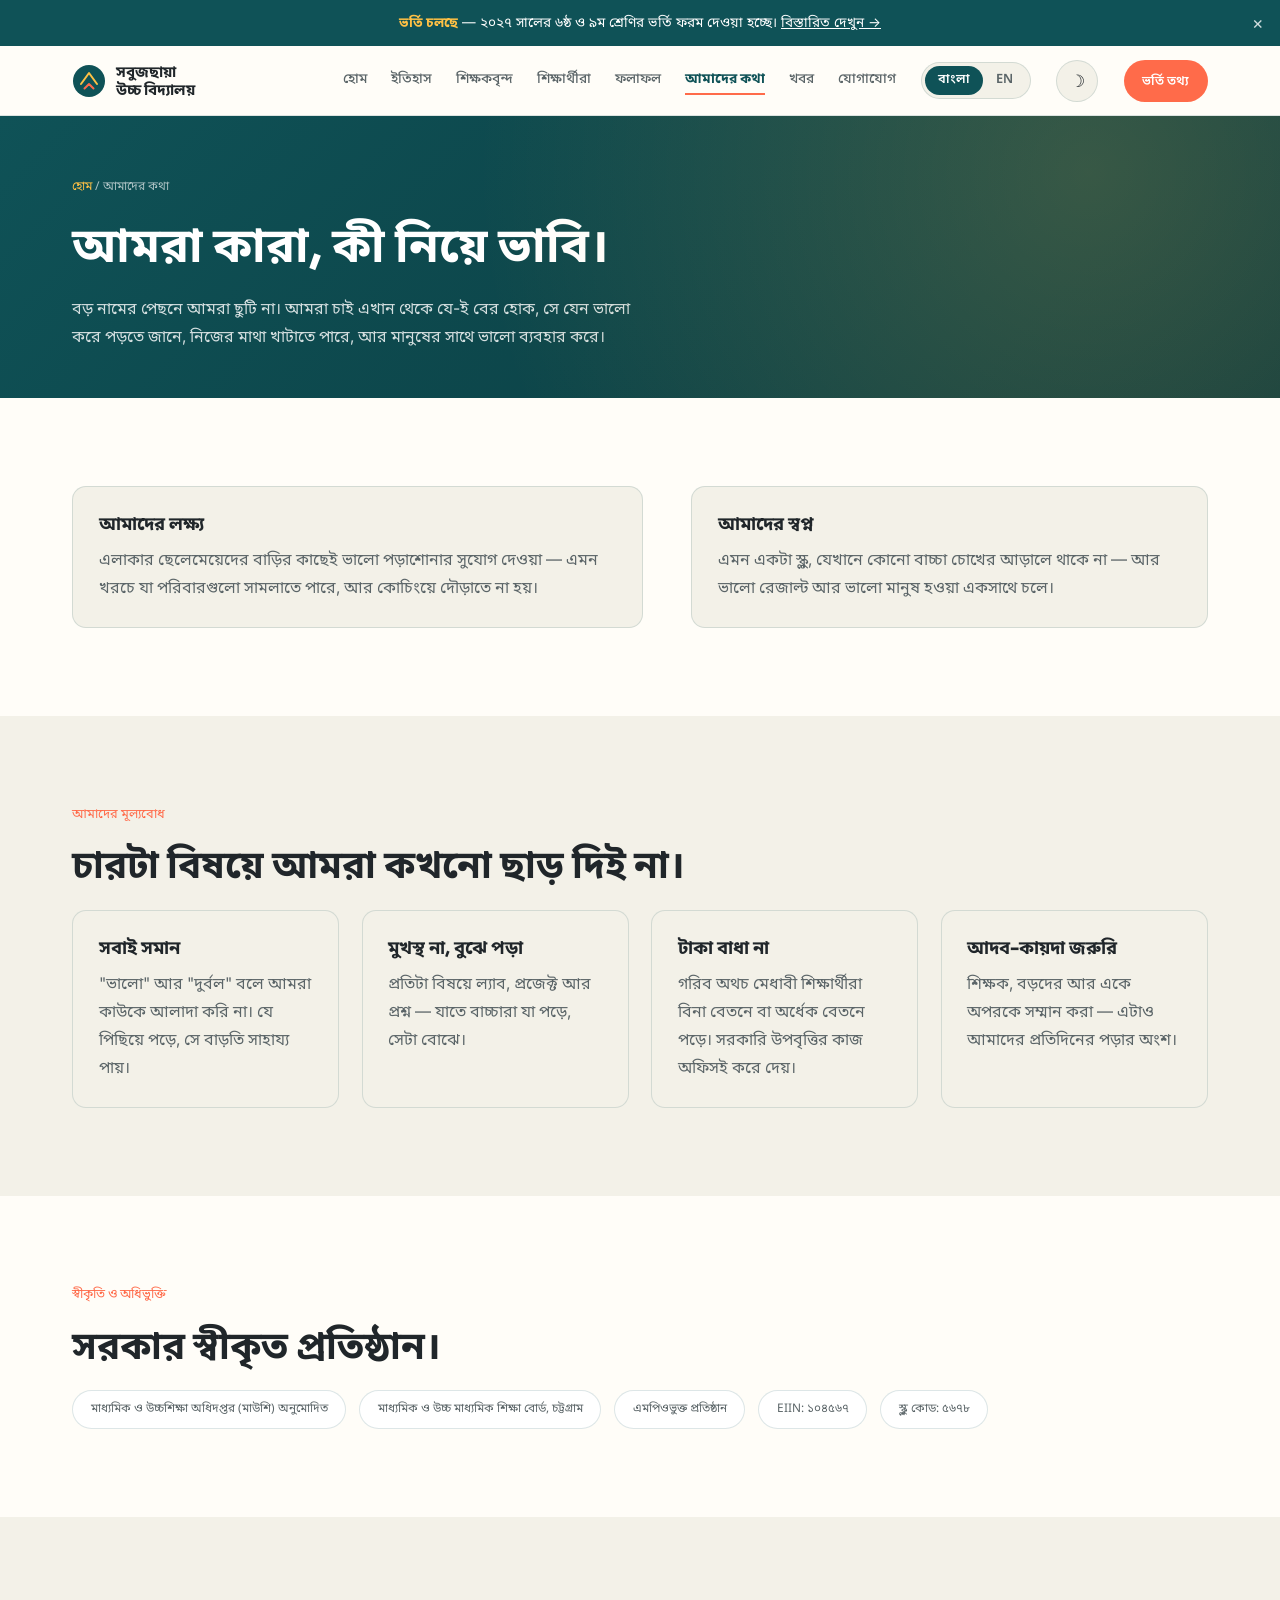
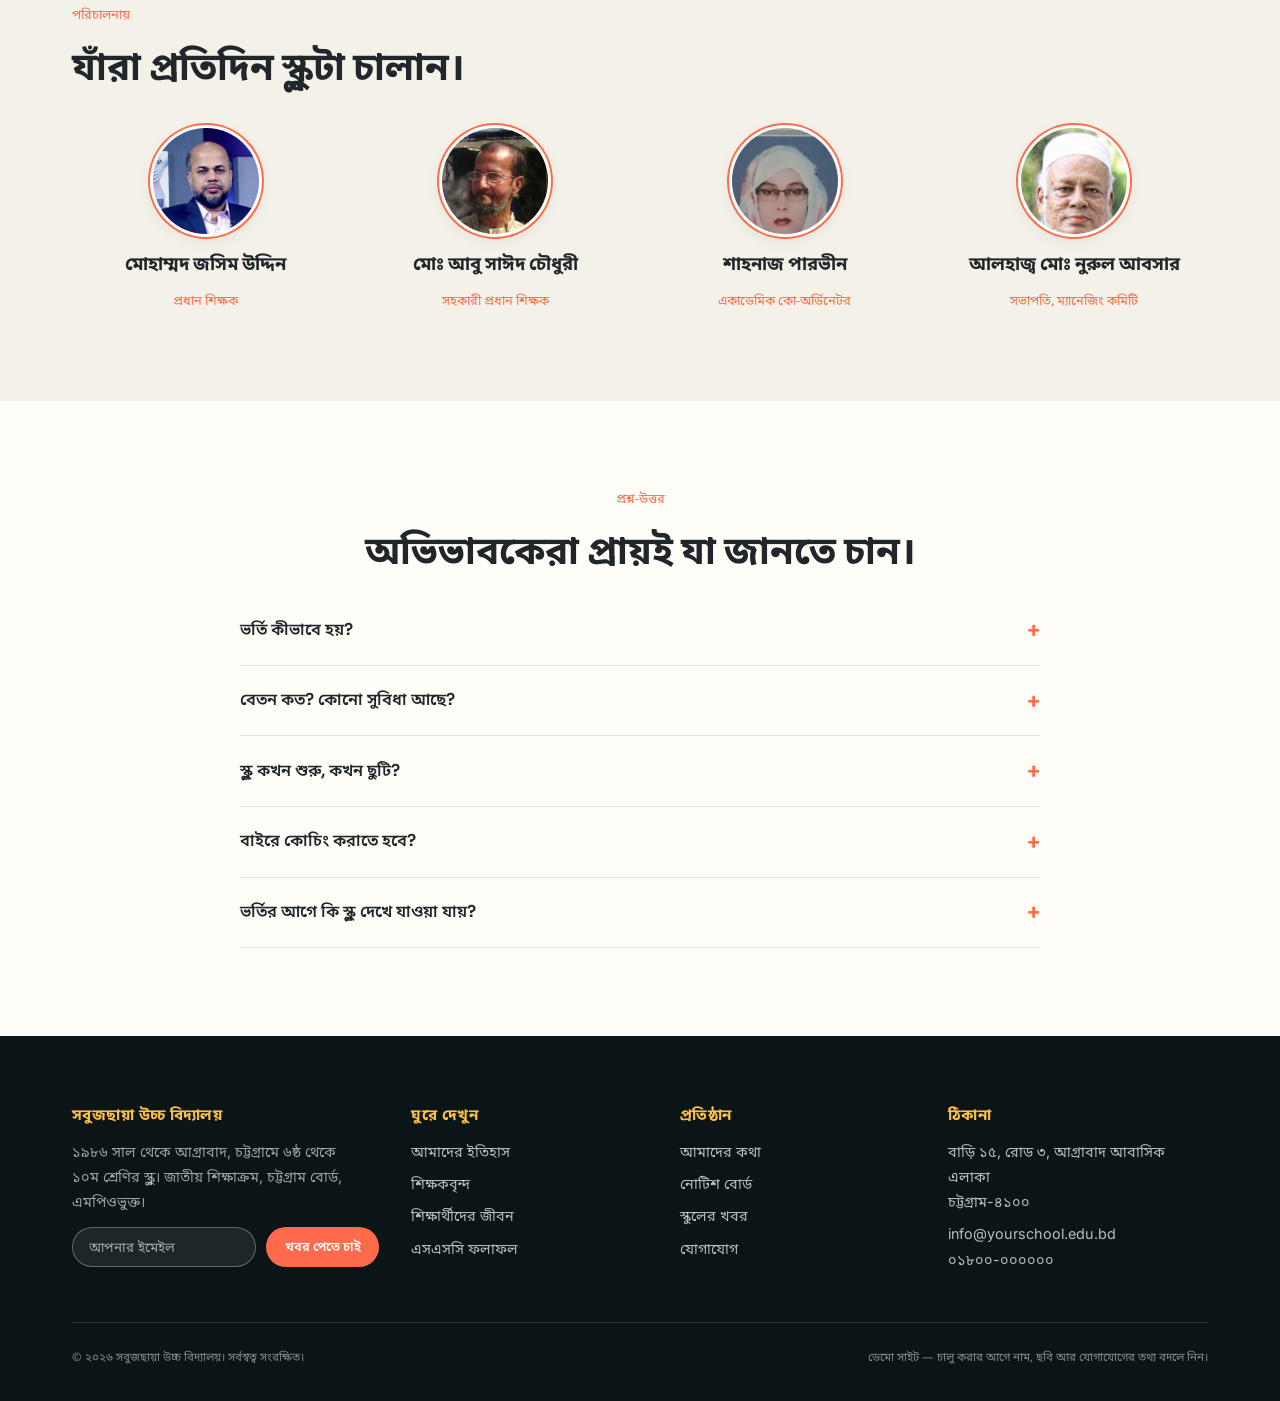
==== commit 4eef5dbe: "Localize demo for a Chattogram high school: Bengali default with English switcher - Rebrand as Sobuj" ====
--- a/about.html
+++ b/about.html
@@ -4,9 +4,11 @@
 <head>
   <meta charset="UTF-8">
   <meta name="viewport" content="width=device-width, initial-scale=1.0">
-  <title>আমাদের সম্পর্কে — ব্রাইটল্যান্ডস ইন্টারন্যাশনাল</title>
+  <script>try{if(localStorage.getItem("site-lang")==="en"){document.documentElement.lang="en";document.documentElement.classList.add("lang-pending");}}catch(e){}</script>
+  <title data-en="About Us — Sobujchhaya High School">আমাদের কথা — সবুজছায়া উচ্চ বিদ্যালয়</title>
   <script>(function () {try {var t = localStorage.getItem('bl-theme'); if (t === 'dark') document.documentElement.setAttribute('data-theme', 'dark');} catch (e) { } })();</script>
   <link rel="preconnect" href="https://fonts.googleapis.com">
+  <link rel="preconnect" href="https://fonts.gstatic.com" crossorigin>
   <link
     href="https://fonts.googleapis.com/css2?family=Sora:wght@600;700;800&family=Inter:wght@400;500;600&family=JetBrains+Mono:wght@500&family=Noto+Sans+Bengali:wght@400;500;600;700&display=swap"
     rel="stylesheet">
@@ -16,38 +18,42 @@
 <body>
 
   <div class="notice-bar">
-    <span><strong>ভর্তি চলছে</strong> — ২০২৭ শিক্ষাবর্ষের আবেদন গ্রহণ শুরু হয়েছে। <a href="contact.html"
-        style="text-decoration:underline;">আজই আবেদন করুন →</a></span>
-    <button class="notice-close" aria-label="বার্তা বন্ধ করুন">&times;</button>
+    <span data-en="&lt;strong&gt;Admissions open&lt;/strong&gt; — forms for Class 6 and Class 9 (2027 session) are now available. &lt;a href=&quot;notice-details.html#admission-2027&quot; style=&quot;text-decoration:underline;&quot;&gt;See details →&lt;/a&gt;"><strong>ভর্তি চলছে</strong> — ২০২৭ সালের ৬ষ্ঠ ও ৯ম শ্রেণির ভর্তি ফরম দেওয়া হচ্ছে। <a href="notice-details.html#admission-2027"
+        style="text-decoration:underline;">বিস্তারিত দেখুন →</a></span>
+    <button class="notice-close" aria-label="বার্তাটা বন্ধ করুন" data-en-aria-label="Close this message">&times;</button>
   </div>
 
   <header class="site-header">
     <div class="header-inner">
       <a href="index.html" class="brand">
-        <svg width="34" height="34" viewBox="0 0 34 34" fill="none" xmlns="http://www.w3.org/2000/svg">
+        <svg width="34" height="34" viewBox="0 0 34 34" fill="none" xmlns="http://www.w3.org/2000/svg" aria-hidden="true">
           <circle cx="17" cy="17" r="16" fill="#0F5257" />
           <path d="M9 20L17 9L25 20" stroke="#FFC145" stroke-width="2" stroke-linecap="round" stroke-linejoin="round" />
           <path d="M12.5 24.5L17 20L21.5 24.5" stroke="#FF6B4A" stroke-width="2" stroke-linecap="round"
             stroke-linejoin="round" />
         </svg>
-        <span class="brand-name">ব্রাইটল্যান্ডস<br>ইন্টারন্যাশনাল</span>
+        <span class="brand-name" data-en="Sobujchhaya&lt;br&gt;High School">সবুজছায়া<br>উচ্চ বিদ্যালয়</span>
       </a>
-      <button class="nav-toggle" aria-label="মেনু খুলুন/বন্ধ করুন"><span></span></button>
+      <button class="nav-toggle" aria-label="মেনু খুলুন/বন্ধ করুন" data-en-aria-label="Open/close menu"><span></span></button>
       <nav class="main-nav">
-        <a href="index.html">হোম</a>
-        <a href="history.html">ইতিহাস</a>
-        <a href="teachers.html">শিক্ষকবৃন্দ</a>
-        <a href="students.html">শিক্ষার্থীরা</a>
-        <a href="results.html">পরীক্ষার ফলাফল</a>
-        <a href="about.html" class="active">পরিচিতি</a>
-        <a href="blog.html">ব্লগ</a>
-        <a href="contact.html">যোগাযোগ</a>
+        <a href="index.html" data-en="Home">হোম</a>
+        <a href="history.html" data-en="History">ইতিহাস</a>
+        <a href="teachers.html" data-en="Teachers">শিক্ষকবৃন্দ</a>
+        <a href="students.html" data-en="Students">শিক্ষার্থীরা</a>
+        <a href="results.html" data-en="Results">ফলাফল</a>
+        <a href="about.html" class="active" data-en="About">আমাদের কথা</a>
+        <a href="blog.html" data-en="News">খবর</a>
+        <a href="contact.html" data-en="Contact">যোগাযোগ</a>
       </nav>
-      <button class="theme-toggle" aria-label="ডার্ক মোড টগল করুন">
+      <div class="lang-switch" role="group" aria-label="ভাষা বেছে নিন" data-en-aria-label="Choose language">
+        <button type="button" data-lang="bn" lang="bn" aria-pressed="true">বাংলা</button>
+        <button type="button" data-lang="en" lang="en" aria-pressed="false">EN</button>
+      </div>
+      <button class="theme-toggle" aria-label="ডার্ক মোড চালু/বন্ধ" data-en-aria-label="Toggle dark mode">
         <span class="icon-light">&#9789;</span>
         <span class="icon-dark">&#9728;</span>
       </button>
-      <a href="contact.html" class="btn btn-primary btn-sm">অনুসন্ধান করুন</a>
+      <a href="contact.html" class="btn btn-primary btn-sm header-cta" data-en="Admissions">ভর্তি তথ্য</a>
     </div>
   </header>
 
@@ -55,50 +61,45 @@
 
     <section class="page-hero">
       <div class="wrap">
-        <div class="breadcrumb"><a href="index.html">হোম</a> / পরিচিতি</div>
-        <h1>ব্রাইটল্যান্ডস যা, এবং যা নয়।</h1>
-        <p>আমরা নিছক সুনামের পেছনে ছুটি না। আমরা এমন শিক্ষার্থী গড়ে তুলতে চাই যারা বিভিন্ন সংস্কৃতি জুড়ে চিন্তা করতে
-          পারে, নিজের যুক্তি তুলে ধরতে পারে, এবং পরীক্ষা শেষ হওয়ার পরও কৌতূহলী থাকতে পারে।</p>
+        <div class="breadcrumb"><a href="index.html" data-en="Home">হোম</a> / <span data-en="About">আমাদের কথা</span></div>
+        <h1 data-en="Who we are, and what we care about.">আমরা কারা, কী নিয়ে ভাবি।</h1>
+        <p data-en="We're not chasing a big name. We want every student who leaves here to read well, think for themselves, and treat people decently.">বড় নামের পেছনে আমরা ছুটি না। আমরা চাই এখান থেকে যে-ই বের হোক, সে যেন ভালো করে পড়তে জানে, নিজের মাথা খাটাতে পারে, আর মানুষের সাথে ভালো ব্যবহার করে।</p>
       </div>
     </section>
 
     <section class="section">
       <div class="wrap hero-grid">
         <div class="value-card reveal">
-          <h3>লক্ষ্য</h3>
-          <p>প্রতিটি শিক্ষার্থীকে স্বাধীনভাবে চিন্তা করতে, বিভিন্ন সংস্কৃতির মানুষের সাথে যোগাযোগ করতে এবং একটি বৈশ্বিক
-            সম্প্রদায়ের প্রতি দায়িত্ব নিতে শেখানো — শুধু একটি সনদপত্রের জন্য নয়।</p>
+          <h3 data-en="Our aim">আমাদের লক্ষ্য</h3>
+          <p data-en="To give the children of our area a good education close to home — at a cost families can manage, without needing outside coaching.">এলাকার ছেলেমেয়েদের বাড়ির কাছেই ভালো পড়াশোনার সুযোগ দেওয়া — এমন খরচে যা পরিবারগুলো সামলাতে পারে, আর কোচিংয়ে দৌড়াতে না হয়।</p>
         </div>
         <div class="value-card reveal">
-          <h3>ভবিষ্যৎ দৃষ্টিভঙ্গি</h3>
-          <p>এমন একটি স্কুল যেখানে কোনো শিক্ষার্থীর পটভূমি প্রান্তিক বিষয় নয় — যেখানে একই শ্রেণিকক্ষে ৪২টি দেশের
-            প্রতিনিধিত্ব স্বাভাবিক দৈনন্দিন বিষয়।</p>
+          <h3 data-en="Our dream">আমাদের স্বপ্ন</h3>
+          <p data-en="A school where no child goes unnoticed, and where good results and good character go hand in hand.">এমন একটা স্কুল, যেখানে কোনো বাচ্চা চোখের আড়ালে থাকে না — আর ভালো রেজাল্ট আর ভালো মানুষ হওয়া একসাথে চলে।</p>
         </div>
       </div>
     </section>
 
     <section class="section alt">
       <div class="wrap">
-        <span class="eyebrow">আমাদের মূল্যবোধ</span>
-        <h2>যে চারটি বিষয়ে আমরা কখনো আপস করি না।</h2>
+        <span class="eyebrow" data-en="Our values">আমাদের মূল্যবোধ</span>
+        <h2 data-en="Four things we never compromise on.">চারটা বিষয়ে আমরা কখনো ছাড় দিই না।</h2>
         <div class="card-grid reveal">
           <div class="value-card">
-            <h3>স্বভাবতই বৈশ্বিক</h3>
-            <p>দ্বিতীয় ভাষা ও বৈশ্বিক-অধ্যয়নের একটি ধারা প্রতিটি শ্রেণিতে চলমান থাকে — শুধু একটি ঐচ্ছিক বিষয় হিসেবে
-              নয়।</p>
-          </div>
-          <div class="value-card">
-            <h3>তৈরি করা হয়, শুধু পড়া হয় না</h3>
-            <p>প্রতিটি বিভাগে হাতে-কলমে, প্রকল্পভিত্তিক কাজ অন্তর্ভুক্ত — যার সমাপ্তি ঘটে একটি প্রকৃত সিনিয়র ক্যাপস্টোন
-              প্রকল্পের মাধ্যমে।</p>
-          </div>
-          <div class="value-card">
-            <h3>প্রয়োজনভিত্তিক সহায়তা, প্রকৃত সংখ্যায়</h3>
-            <p>আর্থিক সহায়তা বেতনের ৯০% পর্যন্ত কভার করতে পারে, যা ভর্তি প্রক্রিয়া থেকে আলাদাভাবে নির্ধারিত হয়।</p>
-          </div>
-          <div class="value-card">
-            <h3>সম্প্রদায়, মানবিক পরিসরে সীমাবদ্ধ</h3>
-            <p>চাহিদা বেশি থাকলেও, ইচ্ছাকৃতভাবে ভর্তির সংখ্যা সীমিত রাখা হয়।</p>
+            <h3 data-en="Every child counts">সবাই সমান</h3>
+            <p data-en="We don't sort children into &quot;good&quot; and &quot;weak&quot;. Anyone who falls behind gets extra help.">"ভালো" আর "দুর্বল" বলে আমরা কাউকে আলাদা করি না। যে পিছিয়ে পড়ে, সে বাড়তি সাহায্য পায়।</p>
+          </div>
+          <div class="value-card">
+            <h3 data-en="Understanding over memorising">মুখস্থ না, বুঝে পড়া</h3>
+            <p data-en="Labs, projects and questions in every subject — so children understand what they learn.">প্রতিটা বিষয়ে ল্যাব, প্রজেক্ট আর প্রশ্ন — যাতে বাচ্চারা যা পড়ে, সেটা বোঝে।</p>
+          </div>
+          <div class="value-card">
+            <h3 data-en="Money is no barrier">টাকা বাধা না</h3>
+            <p data-en="Deserving students from poor families study free or at half fees. Government stipends are handled by the office.">গরিব অথচ মেধাবী শিক্ষার্থীরা বিনা বেতনে বা অর্ধেক বেতনে পড়ে। সরকারি উপবৃত্তির কাজ অফিসই করে দেয়।</p>
+          </div>
+          <div class="value-card">
+            <h3 data-en="Manners matter">আদব-কায়দা জরুরি</h3>
+            <p data-en="Respect for teachers, elders and each other is part of what we teach every day.">শিক্ষক, বড়দের আর একে অপরকে সম্মান করা — এটাও আমাদের প্রতিদিনের পড়ার অংশ।</p>
           </div>
         </div>
       </div>
@@ -106,41 +107,42 @@
 
     <section class="section">
       <div class="wrap">
-        <span class="eyebrow">স্বীকৃতি ও অধিভুক্তি</span>
-        <h2>গুরুত্বপূর্ণ প্রতিষ্ঠানসমূহের স্বীকৃতিপ্রাপ্ত।</h2>
+        <span class="eyebrow" data-en="Recognition">স্বীকৃতি ও অধিভুক্তি</span>
+        <h2 data-en="A government-recognised school.">সরকার স্বীকৃত প্রতিষ্ঠান।</h2>
         <div class="badge-row reveal">
-          <span class="badge">Northwest Association of Independent Schools</span>
-          <span class="badge">Council of International Schools</span>
-          <span class="badge">Washington State Board of Education</span>
-          <span class="badge">College Board School Code: 480-117</span>
+          <span class="badge" data-en="Approved by the Directorate of Secondary &amp; Higher Education">মাধ্যমিক ও উচ্চশিক্ষা অধিদপ্তর (মাউশি) অনুমোদিত</span>
+          <span class="badge" data-en="Board of Intermediate &amp; Secondary Education, Chattogram">মাধ্যমিক ও উচ্চ মাধ্যমিক শিক্ষা বোর্ড, চট্টগ্রাম</span>
+          <span class="badge" data-en="MPO-listed">এমপিওভুক্ত প্রতিষ্ঠান</span>
+          <span class="badge" data-en="EIIN: 104567">EIIN: ১০৪৫৬৭</span>
+          <span class="badge" data-en="School code: 5678">স্কুল কোড: ৫৬৭৮</span>
         </div>
       </div>
     </section>
 
     <section class="section alt">
       <div class="wrap">
-        <span class="eyebrow">নেতৃত্ব</span>
-        <h2>যারা প্রতিদিন স্কুল পরিচালনা করেন।</h2>
+        <span class="eyebrow" data-en="Leadership">পরিচালনায়</span>
+        <h2 data-en="The people who run the school day to day.">যাঁরা প্রতিদিন স্কুলটা চালান।</h2>
         <div class="leader-grid reveal">
           <div class="leader-card">
-            <div class="avatar" style="background:#0F5257; margin:0 auto;">HN</div>
-            <h3>হেলেনা নোভাক</h3>
-            <span class="leader-role">প্রধান শিক্ষক</span>
-          </div>
-          <div class="leader-card">
-            <div class="avatar" style="background:#FF6B4A; margin:0 auto;">SA</div>
-            <h3>স্যামুয়েল আচেবে</h3>
-            <span class="leader-role">একাডেমিক ডিন</span>
-          </div>
-          <div class="leader-card">
-            <div class="avatar" style="background:#FFC145; color:#20262A; margin:0 auto;">RK</div>
-            <h3>রেন কোবায়াশি</h3>
-            <span class="leader-role">ভর্তি পরিচালক</span>
-          </div>
-          <div class="leader-card">
-            <div class="avatar" style="background:#0F5257; margin:0 auto;">MT</div>
-            <h3>মায়া তোরেস</h3>
-            <span class="leader-role">শিক্ষার্থী জীবন পরিচালক</span>
+            <img class="avatar avatar-photo" src="images/people/headmaster.jpg" alt="মোহাম্মদ জসিম উদ্দিন" data-en-alt="Mohammad Jashim Uddin" width="480" height="600" loading="lazy">
+            <h3 data-en="Mohammad Jashim Uddin">মোহাম্মদ জসিম উদ্দিন</h3>
+            <span class="leader-role" data-en="Headmaster">প্রধান শিক্ষক</span>
+          </div>
+          <div class="leader-card">
+            <img class="avatar avatar-photo" src="images/people/asst-headmaster.jpg" alt="মোঃ আবু সাঈদ চৌধুরী" data-en-alt="Md. Abu Sayeed Chowdhury" width="480" height="600" loading="lazy">
+            <h3 data-en="Md. Abu Sayeed Chowdhury">মোঃ আবু সাঈদ চৌধুরী</h3>
+            <span class="leader-role" data-en="Assistant Headmaster">সহকারী প্রধান শিক্ষক</span>
+          </div>
+          <div class="leader-card">
+            <img class="avatar avatar-photo" src="images/people/shahnaz.jpg" alt="শাহনাজ পারভীন" data-en-alt="Shahnaz Parvin" width="480" height="600" loading="lazy">
+            <h3 data-en="Shahnaz Parvin">শাহনাজ পারভীন</h3>
+            <span class="leader-role" data-en="Academic Coordinator">একাডেমিক কো-অর্ডিনেটর</span>
+          </div>
+          <div class="leader-card">
+            <img class="avatar avatar-photo" src="images/people/sobhapoti.jpg" alt="আলহাজ্ব মোঃ নুরুল আবসার" data-en-alt="Alhaj Md. Nurul Absar" width="480" height="600" loading="lazy">
+            <h3 data-en="Alhaj Md. Nurul Absar">আলহাজ্ব মোঃ নুরুল আবসার</h3>
+            <span class="leader-role" data-en="Chairman, Managing Committee">সভাপতি, ম্যানেজিং কমিটি</span>
           </div>
         </div>
       </div>
@@ -148,64 +150,57 @@
 
     <section class="section">
       <div class="wrap">
-        <span class="eyebrow center">সচরাচর জিজ্ঞাসিত প্রশ্ন</span>
-        <h2 class="center">প্রায়ই জিজ্ঞাসিত প্রশ্নাবলী।</h2>
+        <span class="eyebrow center" data-en="FAQ">প্রশ্ন-উত্তর</span>
+        <h2 class="center" data-en="Questions guardians often ask.">অভিভাবকেরা প্রায়ই যা জানতে চান।</h2>
         <div class="faq-list reveal">
 
           <div class="faq-item">
             <button class="faq-question">
-              ব্রাইটল্যান্ডস কোন পাঠ্যক্রম অনুসরণ করে?
-              <span class="plus">+</span>
-            </button>
-            <div class="faq-answer">
-              <p>আমরা ৮ম শ্রেণি পর্যন্ত যুক্তরাষ্ট্রভিত্তিক পাঠ্যক্রম অনুসরণ করি, এরপর ৯ম শ্রেণি থেকে মানসম্মত ট্র্যাকের
-                পাশাপাশি একটি আন্তর্জাতিক মানদণ্ডে যাচাইকৃত ডিপ্লোমা পথ প্রদান করি। উভয় ট্র্যাকই একই মূল একাডেমিক মান
-                অনুসরণ করে।</p>
-            </div>
-          </div>
-
-          <div class="faq-item">
-            <button class="faq-question">
-              আর্থিক সহায়তা কি পাওয়া যায়?
-              <span class="plus">+</span>
-            </button>
-            <div class="faq-answer">
-              <p>হ্যাঁ। প্রয়োজনভিত্তিক আর্থিক সহায়তা বেতনের ৯০% পর্যন্ত কভার করতে পারে। ভর্তির সিদ্ধান্তের পরে এবং তা
-                থেকে আলাদাভাবে সহায়তার সিদ্ধান্ত নেওয়া হয়, তাই সহায়তার জন্য আবেদন করা কখনোই আপনার সন্তানের ভর্তির
-                সম্ভাবনাকে প্রভাবিত করে না।</p>
-            </div>
-          </div>
-
-          <div class="faq-item">
-            <button class="faq-question">
-              আপনারা কি মাঝ-বছরে ভর্তি নেন?
-              <span class="plus">+</span>
-            </button>
-            <div class="faq-answer">
-              <p>জায়গা থাকলে মাঝ-বছরে ভর্তি সম্ভব, বিশেষত প্লে-গ্রুপ থেকে ৫ম শ্রেণি পর্যন্ত। আপনার সন্তানের শ্রেণির
-                জন্য বর্তমান আসন সংখ্যা জানতে সরাসরি আমাদের ভর্তি অফিসে যোগাযোগ করুন।</p>
-            </div>
-          </div>
-
-          <div class="faq-item">
-            <button class="faq-question">
-              যাদের মাতৃভাষা ইংরেজি নয়, তাদের জন্য কী ভাষা সহায়তা রয়েছে?
-              <span class="plus">+</span>
-            </button>
-            <div class="faq-answer">
-              <p>প্রয়োজন অনুযায়ী সকল শিক্ষার্থী নিয়মিত ক্লাসের মধ্যেই ইংরেজি ভাষা সহায়তা পায়, আলাদা কোনো ট্র্যাকে
-                নয়। আমাদের আন্তর্জাতিক শিক্ষার্থী সংখ্যা বিবেচনায়, এটি আমাদের সবচেয়ে উন্নত প্রোগ্রামগুলোর একটি।</p>
-            </div>
-          </div>
-
-          <div class="faq-item">
-            <button class="faq-question">
-              ক্যাম্পাস ভ্রমণের সময় কীভাবে নির্ধারণ করব?
-              <span class="plus">+</span>
-            </button>
-            <div class="faq-answer">
-              <p>শিক্ষাবর্ষ চলাকালীন প্রতি মঙ্গল ও বৃহস্পতিবার সকালে ভ্রমণের ব্যবস্থা রয়েছে। সময় নির্ধারণ করতে আমাদের
-                যোগাযোগ পাতার ফর্ম ব্যবহার করুন, অথবা সরাসরি ভর্তি অফিসে কল করুন।</p>
+              <span data-en="How does admission work?">ভর্তি কীভাবে হয়?</span>
+              <span class="plus">+</span>
+            </button>
+            <div class="faq-answer">
+              <p data-en="We admit students to Class 6 and Class 9 every year. Collect a form from the office in November, and there's a short written test in early December. Seats in other classes are filled only if any are free.">প্রতি বছর ৬ষ্ঠ আর ৯ম শ্রেণিতে ভর্তি নেওয়া হয়। নভেম্বরে অফিস থেকে ফরম নিন, ডিসেম্বরের শুরুতে ছোট একটা লিখিত পরীক্ষা হয়। অন্য শ্রেণিতে আসন খালি থাকলে তবেই ভর্তি নেওয়া হয়।</p>
+            </div>
+          </div>
+
+          <div class="faq-item">
+            <button class="faq-question">
+              <span data-en="What are the fees? Is there any help?">বেতন কত? কোনো সুবিধা আছে?</span>
+              <span class="plus">+</span>
+            </button>
+            <div class="faq-answer">
+              <p data-en="The full fee list is in the Quick Links section on the home page. Deserving students from poor families can apply for free or half-fee studentship, and we help eligible students get the government stipend.">পুরো বেতন ও ফির তালিকা হোম পেজের "দরকারি কাগজ" অংশে আছে। গরিব অথচ মেধাবী শিক্ষার্থীরা বিনা বেতন বা অর্ধেক বেতনের জন্য আবেদন করতে পারে, আর যোগ্যদের সরকারি উপবৃত্তি পেতে আমরা সাহায্য করি।</p>
+            </div>
+          </div>
+
+          <div class="faq-item">
+            <button class="faq-question">
+              <span data-en="What are the school hours?">স্কুল কখন শুরু, কখন ছুটি?</span>
+              <span class="plus">+</span>
+            </button>
+            <div class="faq-answer">
+              <p data-en="There are two shifts. Morning shift (girls): 7:30 am–12:00 pm. Day shift (boys): 12:30 pm–5:00 pm. The school is closed on Fridays and Saturdays.">দুই শিফটে ক্লাস হয়। প্রভাতি শাখা (মেয়েরা): সকাল ৭:৩০–দুপুর ১২টা। দিবা শাখা (ছেলেরা): দুপুর ১২:৩০–বিকেল ৫টা। শুক্র আর শনিবার স্কুল বন্ধ।</p>
+            </div>
+          </div>
+
+          <div class="faq-item">
+            <button class="faq-question">
+              <span data-en="Will my child need outside coaching?">বাইরে কোচিং করাতে হবে?</span>
+              <span class="plus">+</span>
+            </button>
+            <div class="faq-answer">
+              <p data-en="We try hard to make sure they don't. Students who need help get free extra classes after school, and Class 10 has model tests and a special care batch before the SSC.">আমরা চেষ্টা করি যেন না লাগে। যাদের দরকার, তারা স্কুল ছুটির পর বিনা খরচে বাড়তি ক্লাস পায়, আর দশম শ্রেণিতে এসএসসির আগে মডেল টেস্ট আর 'বিশেষ যত্ন' ব্যাচ থাকে।</p>
+            </div>
+          </div>
+
+          <div class="faq-item">
+            <button class="faq-question">
+              <span data-en="Can we visit the school before applying?">ভর্তির আগে কি স্কুল দেখে যাওয়া যায়?</span>
+              <span class="plus">+</span>
+            </button>
+            <div class="faq-answer">
+              <p data-en="Of course. Come any working day between 9 am and 3 pm, or use the form on the Contact page and we'll call you to fix a time.">অবশ্যই। যেকোনো কর্মদিবসে সকাল ৯টা থেকে বিকেল ৩টার মধ্যে চলে আসুন, অথবা যোগাযোগ পাতার ফর্মটা পূরণ করুন — আমরা ফোন করে সময় ঠিক করে নেব।</p>
             </div>
           </div>
 
@@ -219,42 +214,42 @@
     <div class="wrap">
       <div class="footer-grid">
         <div class="footer-brand">
-          <h4>ব্রাইটল্যান্ডস ইন্টারন্যাশনাল</h4>
-          <p>১৯৯২ সাল থেকে এলারি বে-তে অবস্থিত একটি আন্তর্জাতিক মানসিকতার প্লে-গ্রুপ–১২শ শ্রেণি পর্যন্ত স্কুল, যা
-            কৌতূহলী মনকে বিশ্বব্যাপী চিন্তা করতে শেখায়।</p>
+          <h4 data-en="Sobujchhaya High School">সবুজছায়া উচ্চ বিদ্যালয়</h4>
+          <p data-en="A Class 6–10 high school in Agrabad, Chattogram, since 1986. National curriculum, Chattogram Board, MPO-listed.">১৯৮৬ সাল থেকে আগ্রাবাদ, চট্টগ্রামে ৬ষ্ঠ থেকে ১০ম শ্রেণির স্কুল। জাতীয় শিক্ষাক্রম, চট্টগ্রাম বোর্ড, এমপিওভুক্ত।</p>
           <form class="newsletter">
-            <input type="email" placeholder="আপনার ইমেইল ঠিকানা" required>
-            <button type="submit" class="btn btn-primary btn-sm">সাবস্ক্রাইব করুন</button>
+            <input type="email" placeholder="আপনার ইমেইল" data-en-placeholder="Your email address" required>
+            <button type="submit" class="btn btn-primary btn-sm" data-en="Subscribe">খবর পেতে চাই</button>
           </form>
           <p class="newsletter-note form-note"></p>
         </div>
         <div>
-          <h4>অন্বেষণ করুন</h4>
-          <a href="history.html">আমাদের ইতিহাস</a>
-          <a href="teachers.html">আমাদের শিক্ষকবৃন্দ</a>
-          <a href="students.html">আমাদের শিক্ষার্থীরা</a>
-          <a href="results.html">পরীক্ষার ফলাফল</a>
+          <h4 data-en="Explore">ঘুরে দেখুন</h4>
+          <a href="history.html" data-en="Our history">আমাদের ইতিহাস</a>
+          <a href="teachers.html" data-en="Our teachers">শিক্ষকবৃন্দ</a>
+          <a href="students.html" data-en="Student life">শিক্ষার্থীদের জীবন</a>
+          <a href="results.html" data-en="SSC results">এসএসসি ফলাফল</a>
         </div>
         <div>
-          <h4>প্রতিষ্ঠান</h4>
-          <a href="about.html">আমাদের সম্পর্কে</a>
-          <a href="blog.html">ব্লগ</a>
-          <a href="contact.html">যোগাযোগ</a>
+          <h4 data-en="School">প্রতিষ্ঠান</h4>
+          <a href="about.html" data-en="About us">আমাদের কথা</a>
+          <a href="notice-details.html" data-en="Notice board">নোটিশ বোর্ড</a>
+          <a href="blog.html" data-en="News">স্কুলের খবর</a>
+          <a href="contact.html" data-en="Contact">যোগাযোগ</a>
         </div>
         <div>
-          <h4>ঠিকানা</h4>
-          <p>14 Lakeview Terrace<br>Ellery Bay, WA 98110</p>
-          <p>admissions@brightlands.example<br>(360) 555-0199</p>
+          <h4 data-en="Address">ঠিকানা</h4>
+          <p data-en="House 15, Road 3, Agrabad R/A&lt;br&gt;Chattogram-4100">বাড়ি ১৫, রোড ৩, আগ্রাবাদ আবাসিক এলাকা<br>চট্টগ্রাম-৪১০০</p>
+          <p data-en="info@yourschool.edu.bd&lt;br&gt;01800-000000">info@yourschool.edu.bd<br>০১৮০০-০০০০০০</p>
         </div>
       </div>
       <div class="footer-bottom">
-        <span>© ২০২৬ ব্রাইটল্যান্ডস ইন্টারন্যাশনাল স্কুল। সর্বস্বত্ব সংরক্ষিত।</span>
-        <span>ডিজাইন টেমপ্লেট — প্রকাশের আগে প্লেসহোল্ডার লেখা, ছবি ও যোগাযোগের তথ্য পরিবর্তন করে নিন।</span>
+        <span data-en="© 2026 Sobujchhaya High School. All rights reserved.">© ২০২৬ সবুজছায়া উচ্চ বিদ্যালয়। সর্বস্বত্ব সংরক্ষিত।</span>
+        <span data-en="Demo site — replace the names, photos and contact details before going live.">ডেমো সাইট — চালু করার আগে নাম, ছবি আর যোগাযোগের তথ্য বদলে নিন।</span>
       </div>
     </div>
   </footer>
-  <button id="back-to-top" class="back-to-top" aria-label="উপরে ফিরে যান">&#8593;</button>
+  <button id="back-to-top" class="back-to-top" aria-label="উপরে যান" data-en-aria-label="Back to top">&#8593;</button>
   <script src="script.js"></script>
 </body>
 
-</html>+</html>
--- a/style.css
+++ b/style.css
@@ -1,5 +1,5 @@
 /* ===========================================================
-   BRIGHTLANDS INTERNATIONAL SCHOOL — shared stylesheet
+   SOBUJCHHAYA HIGH SCHOOL — shared stylesheet
    Palette : teal #0F5257 · coral #FF6B4A · yellow #FFC145
    Type    : Sora (display) / Inter (body) / JetBrains Mono (utility)
    Supports light + dark theme via [data-theme="dark"] on <html>
@@ -534,7 +534,7 @@
   display: flex;
   align-items: center;
   background: var(--coral);
-  color: #fff;
+  color: #000000;
   overflow: hidden;
 }
 
@@ -591,6 +591,31 @@
   .announcement-label {
     text-align: center;
   }
+}
+
+/* ---------- leadership messages (two cards, large portraits) ---------- */
+.message-grid{ display: grid; grid-template-columns: 1fr 1fr; gap: 2rem; margin-top: 2.2rem; }
+.message-card{
+  background: var(--surface); border: 1px solid var(--line); border-radius: var(--radius);
+  overflow: hidden; box-shadow: var(--shadow-sm); display: flex; flex-direction: column;
+}
+.message-photo{ height: 340px; display: flex; align-items: flex-end; justify-content: center; overflow: hidden; }
+.message-photo-teal{ background: linear-gradient(160deg, #0F5257, #17707A); }
+.message-photo-warm{ background: linear-gradient(160deg, #FF6B4A, #FFC145); }
+.message-photo svg{ height: 100%; width: auto; }
+.message-photo img{ width: 100%; height: 100%; object-fit: cover; object-position: top; }
+.message-body{ padding: 1.8rem 2rem 2rem; display: flex; flex-direction: column; flex: 1; }
+.message-role{ font-family: var(--font-mono); font-size: 0.72rem; text-transform: uppercase; color: var(--coral); display: block; margin-bottom: 0.4rem; }
+.message-body h3{ font-size: 1.3rem; margin: 0 0 1rem; }
+.message-body p{ margin-bottom: 1rem; }
+.message-sign{
+  margin-top: auto; padding-top: 1rem; border-top: 1px solid var(--line);
+  font-family: var(--font-mono); font-size: 0.78rem; color: var(--ink-soft);
+}
+.message-sign strong{ display: block; color: var(--ink); font-size: 0.95rem; margin-bottom: 0.1rem; }
+@media (max-width: 720px){
+  .message-grid{ grid-template-columns: 1fr; }
+  .message-photo{ height: 300px; }
 }
 
 /* ---------- notice board (home page) ---------- */
@@ -1832,6 +1857,203 @@
 .info-btn-solid:hover {
   background: var(--teal-light);
   color: #fff;
+}
+
+/* ---------- language switcher (বাংলা / EN) ---------- */
+.lang-switch {
+  display: inline-flex;
+  flex-shrink: 0;
+  padding: 3px;
+  border-radius: 999px;
+  background: var(--surface-2);
+  border: 1px solid var(--line);
+}
+
+.lang-switch button {
+  border: none;
+  background: transparent;
+  color: var(--ink-soft);
+  font-size: 0.8rem;
+  font-weight: 600;
+  line-height: 1;
+  padding: 0.5rem 0.8rem;
+  border-radius: 999px;
+  cursor: pointer;
+  transition: background 0.2s ease, color 0.2s ease;
+}
+
+.lang-switch button[lang="bn"] { font-family: "Noto Sans Bengali", var(--font-body); }
+.lang-switch button[lang="en"] { font-family: var(--font-mono); letter-spacing: 0.04em; }
+.lang-switch button:hover { color: var(--teal); }
+.lang-switch button[aria-pressed="true"] { background: var(--teal); color: #fff; }
+[data-theme="dark"] .lang-switch button[aria-pressed="true"] { color: #0F1719; }
+.lang-switch button:focus-visible { outline: 2px solid var(--coral); outline-offset: 1px; }
+
+/* Avoid a flash of Bengali for visitors who picked English (set in <head>, cleared by script.js) */
+html.lang-pending body { visibility: hidden; }
+
+/* Bengali script needs a little more room than Latin.
+   JetBrains Mono has wide spaces, so Bengali "mono" labels use Noto Sans Bengali throughout. */
+html[lang="bn"] { --font-mono: "Noto Sans Bengali", sans-serif; }
+
+/* real portraits in the message cards: show the whole portrait on the coloured panel */
+.message-photo img { width: auto; max-width: 100%; height: 100%; object-fit: cover; object-position: center top; }
+/* Bengali script needs a little more room than Latin */
+html[lang="bn"] body { line-height: 1.75; }
+html[lang="bn"] h1, html[lang="bn"] h2, html[lang="bn"] h3 { line-height: 1.35; }
+html[lang="bn"] .eyebrow, html[lang="bn"] .teacher-dept, html[lang="bn"] .leader-role,
+html[lang="bn"] .message-role { letter-spacing: 0; font-size: 0.8rem; }
+
+/* ---------- staff photos ---------- */
+.teacher-photo {
+  width: 76px;
+  height: 76px;
+  object-position: center top;
+  background: var(--surface-2);
+}
+
+.teacher-title {
+  display: block;
+  font-size: 0.8rem;
+  color: var(--ink-soft);
+  margin: 0.15rem 0 0.6rem;
+}
+
+.leader-grid { margin-top: 2rem; }
+
+.leader-card .avatar-photo {
+  width: 112px;
+  height: 112px;
+  object-fit: cover;
+  object-position: center top;
+  border: 3px solid var(--surface);
+  box-shadow: 0 0 0 2px var(--coral), var(--shadow-sm);
+  background: var(--surface-2);
+}
+
+/* leadership cards (teachers page) */
+.lead-grid {
+  display: grid;
+  grid-template-columns: repeat(2, 1fr);
+  gap: 1.8rem;
+  margin-top: 2.2rem;
+}
+
+.lead-card {
+  display: grid;
+  grid-template-columns: 210px 1fr;
+  background: var(--surface);
+  border: 1px solid var(--line);
+  border-radius: var(--radius);
+  overflow: hidden;
+  box-shadow: var(--shadow-sm);
+  transition: transform 0.2s ease, box-shadow 0.2s ease;
+}
+
+.lead-card:hover { transform: translateY(-4px); box-shadow: var(--shadow); }
+
+.lead-photo { min-height: 262px; }
+.lead-photo-teal { background: linear-gradient(160deg, #0F5257, #17707A); }
+.lead-photo-warm { background: linear-gradient(160deg, #FF6B4A, #FFC145); }
+.lead-photo img { width: 100%; height: 100%; object-fit: cover; object-position: center top; display: block; }
+
+.lead-body { padding: 1.6rem 1.7rem; display: flex; flex-direction: column; align-items: flex-start; }
+.lead-badge {
+  font-family: var(--font-mono);
+  font-size: 0.72rem;
+  background: var(--coral);
+  color: #fff;
+  padding: 0.25rem 0.7rem;
+  border-radius: 999px;
+  margin-bottom: 0.8rem;
+}
+.lead-body h3 { font-size: 1.25rem; margin-bottom: 0.2rem; }
+.lead-role { font-size: 0.85rem; color: var(--ink-soft); margin-bottom: 0.9rem; }
+.lead-facts { list-style: none; margin-bottom: 1rem; }
+.lead-facts li { position: relative; padding-left: 1.1rem; font-size: 0.88rem; margin-bottom: 0.35rem; }
+.lead-facts li::before {
+  content: "";
+  position: absolute;
+  left: 0;
+  top: 0.65em;
+  width: 7px;
+  height: 7px;
+  border-radius: 50%;
+  background: var(--teal);
+}
+.lead-body .more { margin-top: auto; }
+
+/* teacher group photos */
+.staff-collage {
+  display: grid;
+  grid-template-columns: 2fr 1fr;
+  grid-template-rows: 210px 210px;
+  gap: 1.2rem;
+  margin-top: 1.6rem;
+}
+
+.staff-collage figure {
+  margin: 0;
+  border-radius: var(--radius);
+  overflow: hidden;
+  box-shadow: var(--shadow-sm);
+  border: 1px solid var(--line);
+  background: var(--surface-2);
+}
+
+.staff-collage-main { grid-row: span 2; }
+.staff-collage img { width: 100%; height: 100%; object-fit: cover; display: block; }
+
+.staff-teaser-head {
+  display: flex;
+  align-items: flex-end;
+  justify-content: space-between;
+  flex-wrap: wrap;
+  gap: 1rem;
+}
+
+.staff-teaser-head h2 { margin-bottom: 0; }
+
+/* the header has more items now (language switch), so collapse the nav earlier */
+@media (max-width: 1180px) {
+  .header-inner { gap: 0.9rem; }
+  .main-nav {
+    position: absolute;
+    top: 100%;
+    left: 0;
+    right: 0;
+    background: var(--bg);
+    flex-direction: column;
+    padding: 1rem 2rem;
+    border-bottom: 1px solid var(--line);
+    display: none;
+    gap: 1rem;
+  }
+  .main-nav.open { display: flex; }
+  .nav-toggle { display: block; order: 5; }
+}
+
+@media (max-width: 900px) {
+  .lead-grid { grid-template-columns: 1fr; }
+  .card-grid.cols-3 { grid-template-columns: repeat(2, 1fr); }
+}
+
+@media (max-width: 720px) {
+  .card-grid.cols-3, .card-grid.cols-2 { grid-template-columns: 1fr; }
+}
+
+@media (max-width: 720px) {
+  .staff-collage { grid-template-columns: 1fr 1fr; grid-template-rows: 220px 150px; gap: 0.8rem; }
+  .staff-collage-main { grid-row: auto; grid-column: span 2; }
+}
+
+@media (max-width: 520px) {
+  .header-inner { padding: 0.75rem 1rem; gap: 0.6rem; }
+  .header-cta { display: none; }
+  .lead-card { grid-template-columns: 1fr; }
+  .lead-photo { min-height: 0; height: 300px; display: flex; justify-content: center; }
+  .lead-photo img { width: auto; max-width: 100%; }
+  .lang-switch button { padding: 0.45rem 0.6rem; }
 }
 
 /* ---------- responsive ---------- */
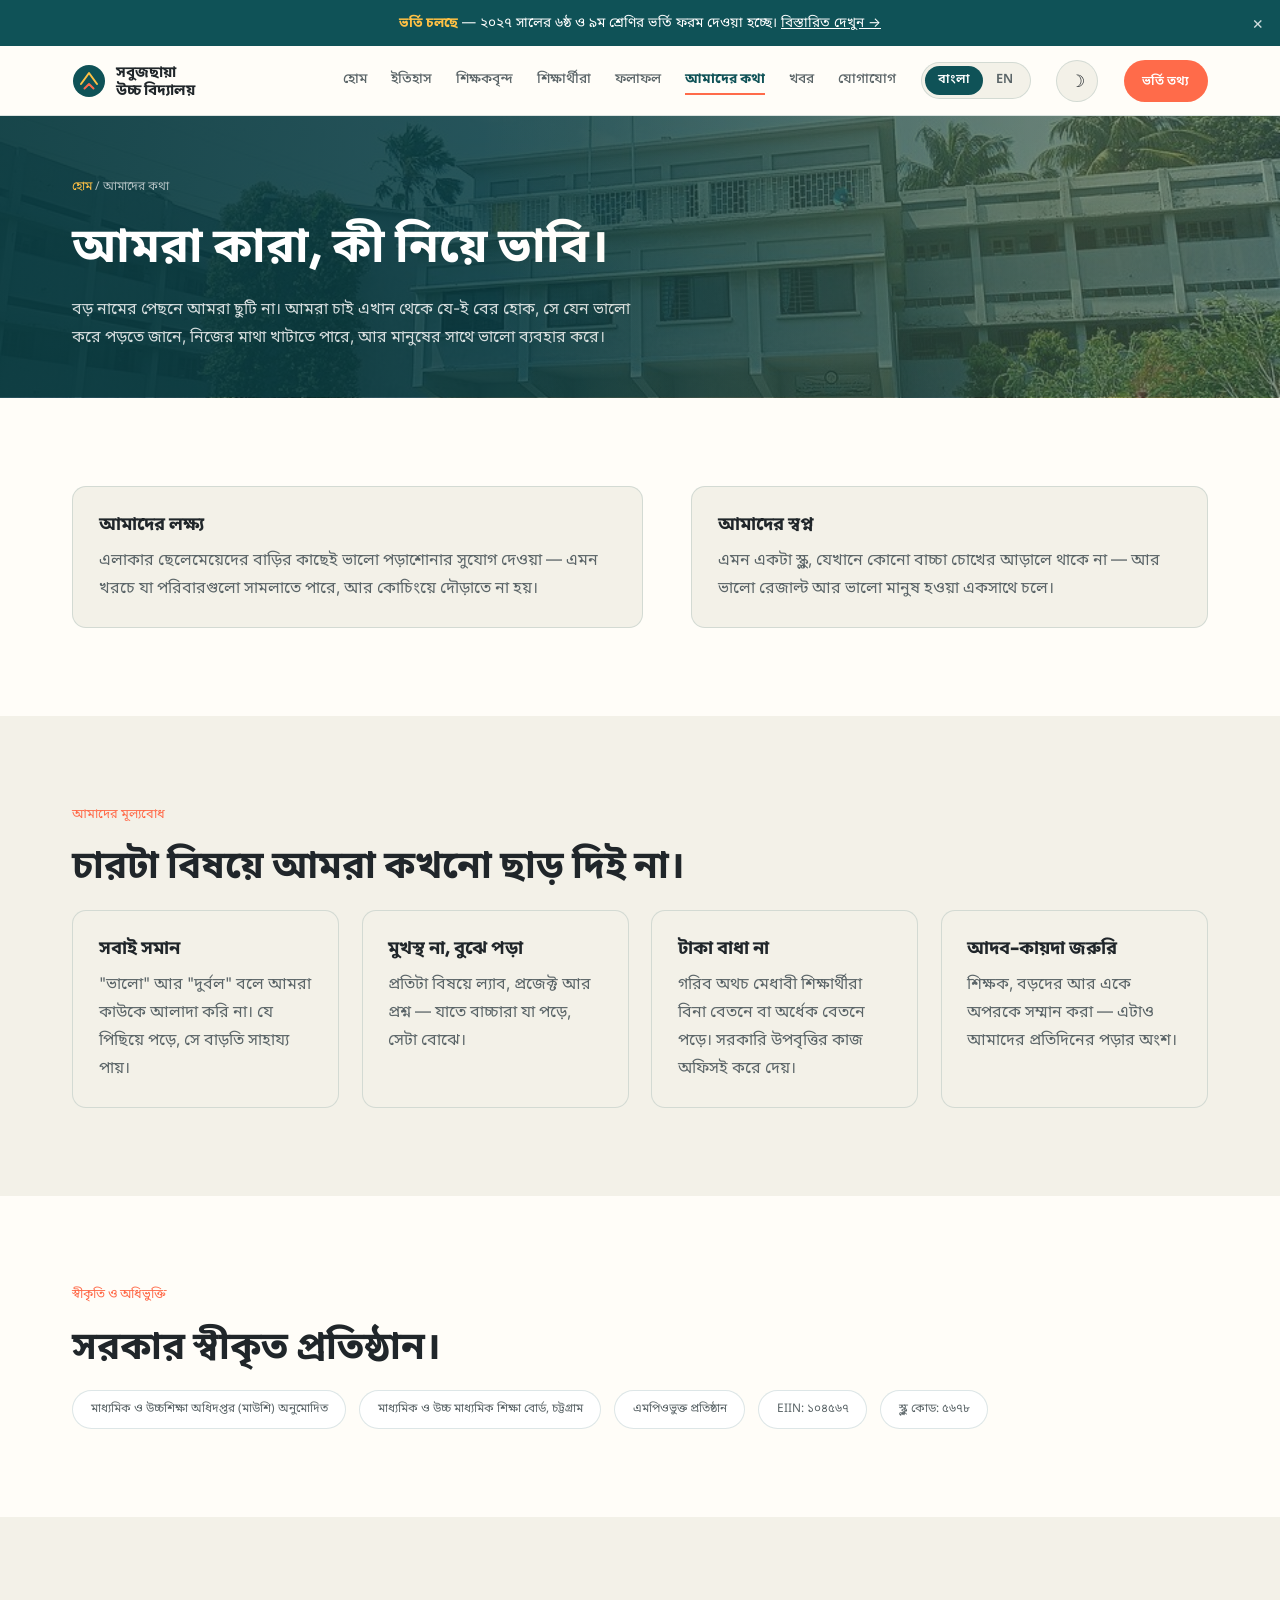
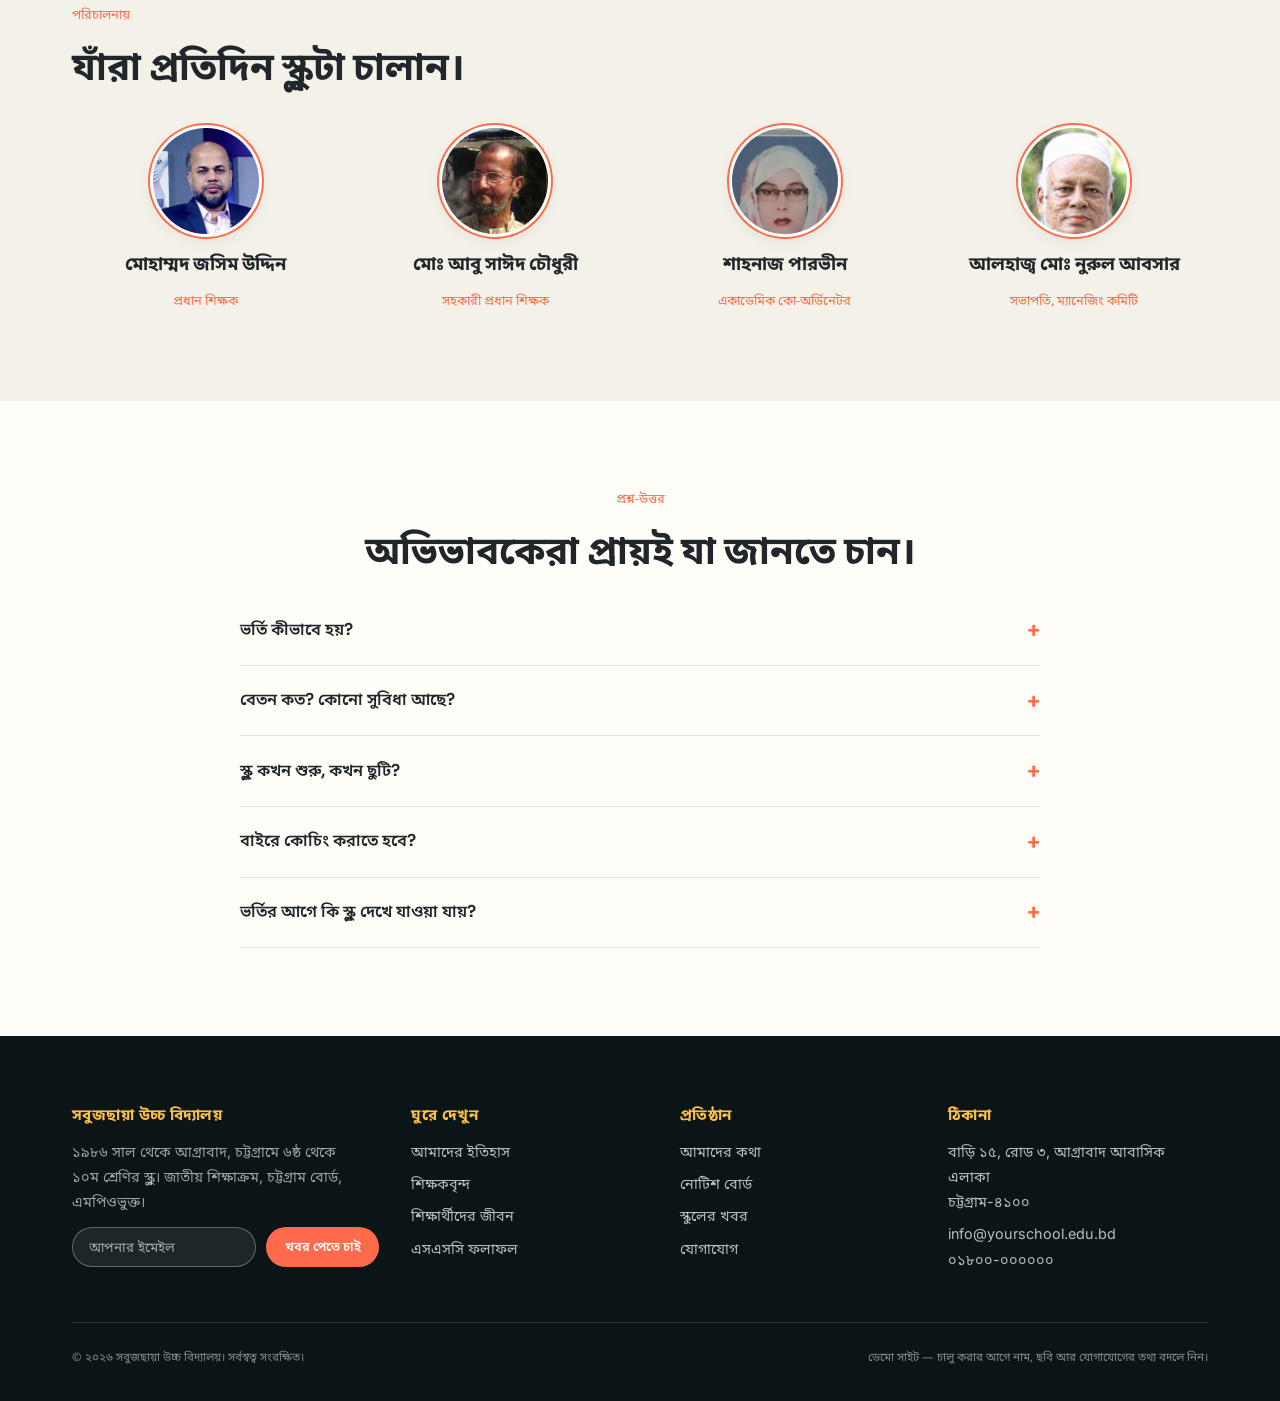
==== commit b3c6fa27: "Add photo backgrounds to inner page banners Each inner page's top banner now shows a relevant campus" ====
--- a/about.html
+++ b/about.html
@@ -59,7 +59,7 @@
 
   <main>
 
-    <section class="page-hero">
+    <section class="page-hero has-bg" style="--hero-bg: url('images/school-front.jpg')">
       <div class="wrap">
         <div class="breadcrumb"><a href="index.html" data-en="Home">হোম</a> / <span data-en="About">আমাদের কথা</span></div>
         <h1 data-en="Who we are, and what we care about.">আমরা কারা, কী নিয়ে ভাবি।</h1>
--- a/style.css
+++ b/style.css
@@ -2167,4 +2167,21 @@
   .marquee-track {
     animation: none;
   }
-}+}
+
+/* ---------- inner page banners: photo behind a tint ---------- */
+.page-hero.has-bg{
+  position: relative;
+  background-color: #0B3B3F;
+  background-image:
+    linear-gradient(90deg, rgba(11,59,63,0.94) 0%, rgba(11,59,63,0.84) 45%, rgba(11,59,63,0.55) 100%),
+    var(--hero-bg);
+  background-size: cover;
+  background-position: center;
+  background-repeat: no-repeat;
+}
+@media (max-width: 720px){
+  .page-hero.has-bg{
+    background-image: linear-gradient(rgba(11,59,63,0.86), rgba(11,59,63,0.86)), var(--hero-bg);
+  }
+}
